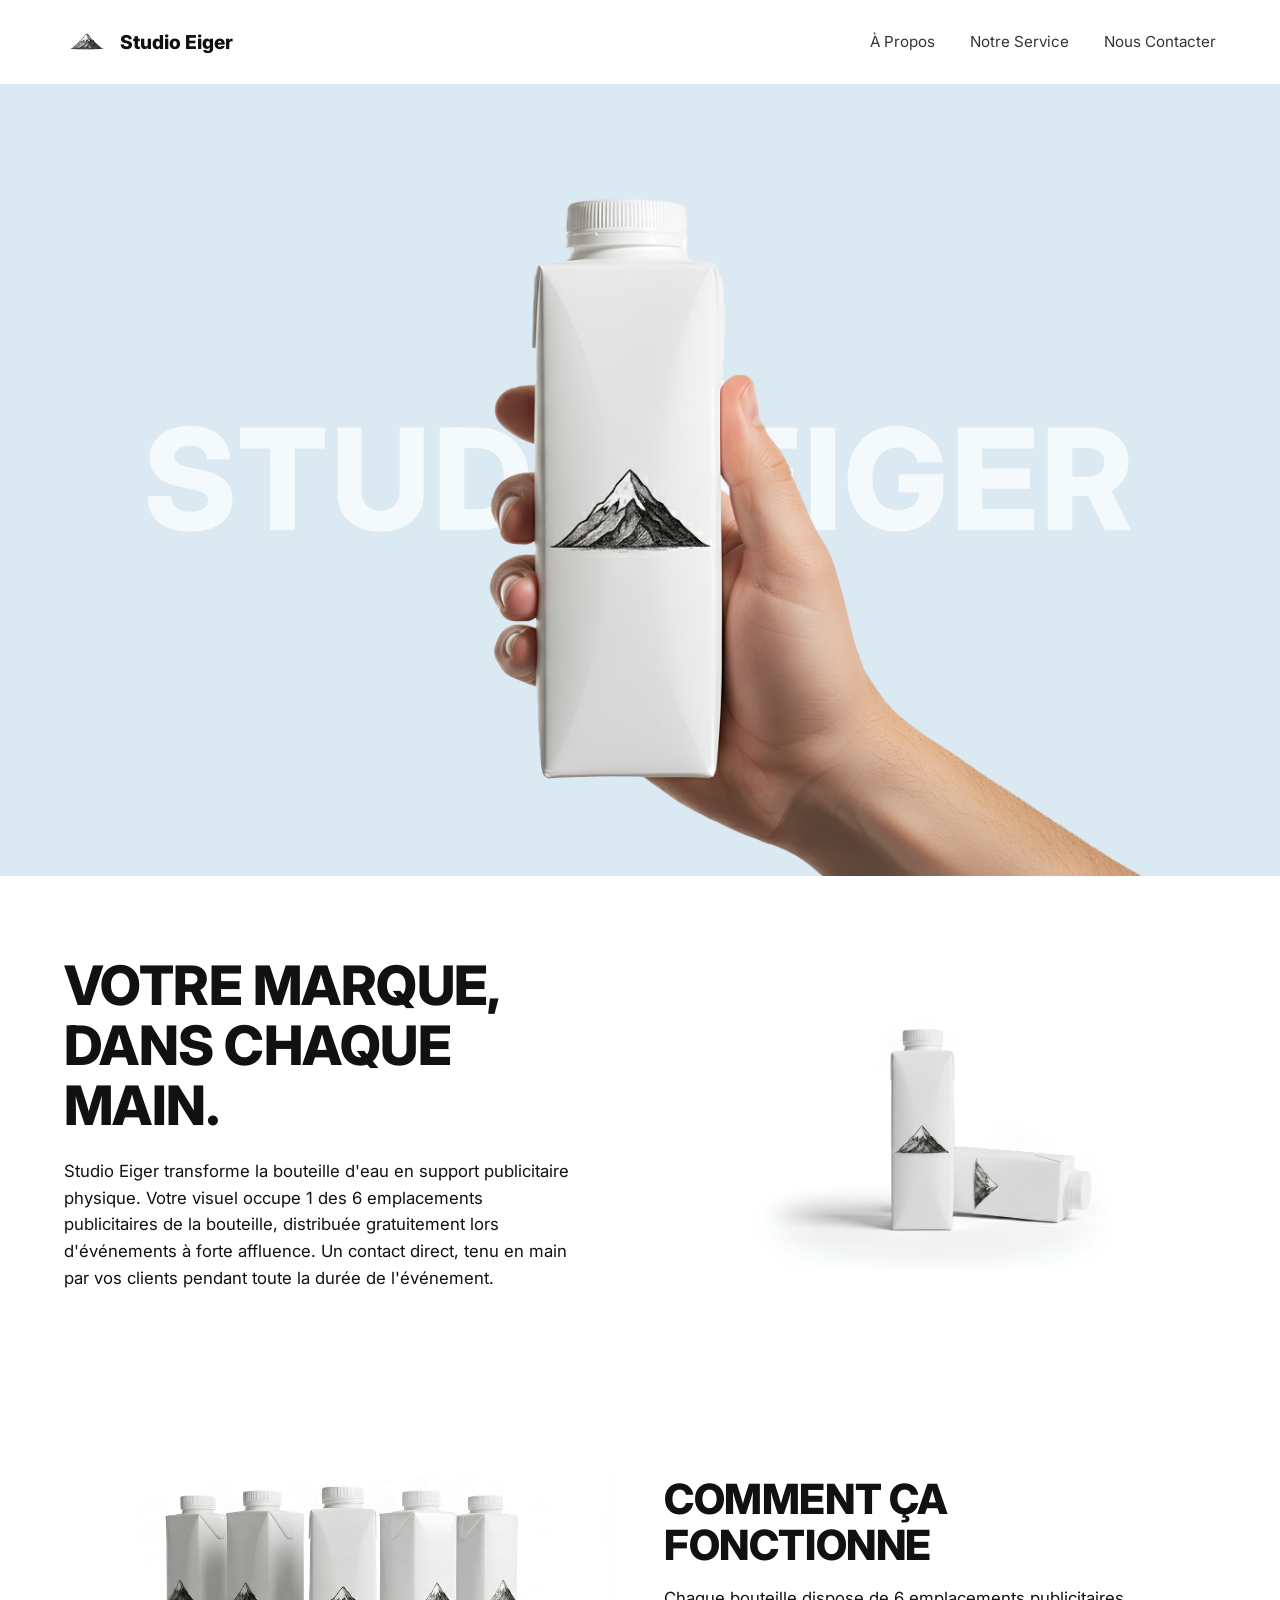
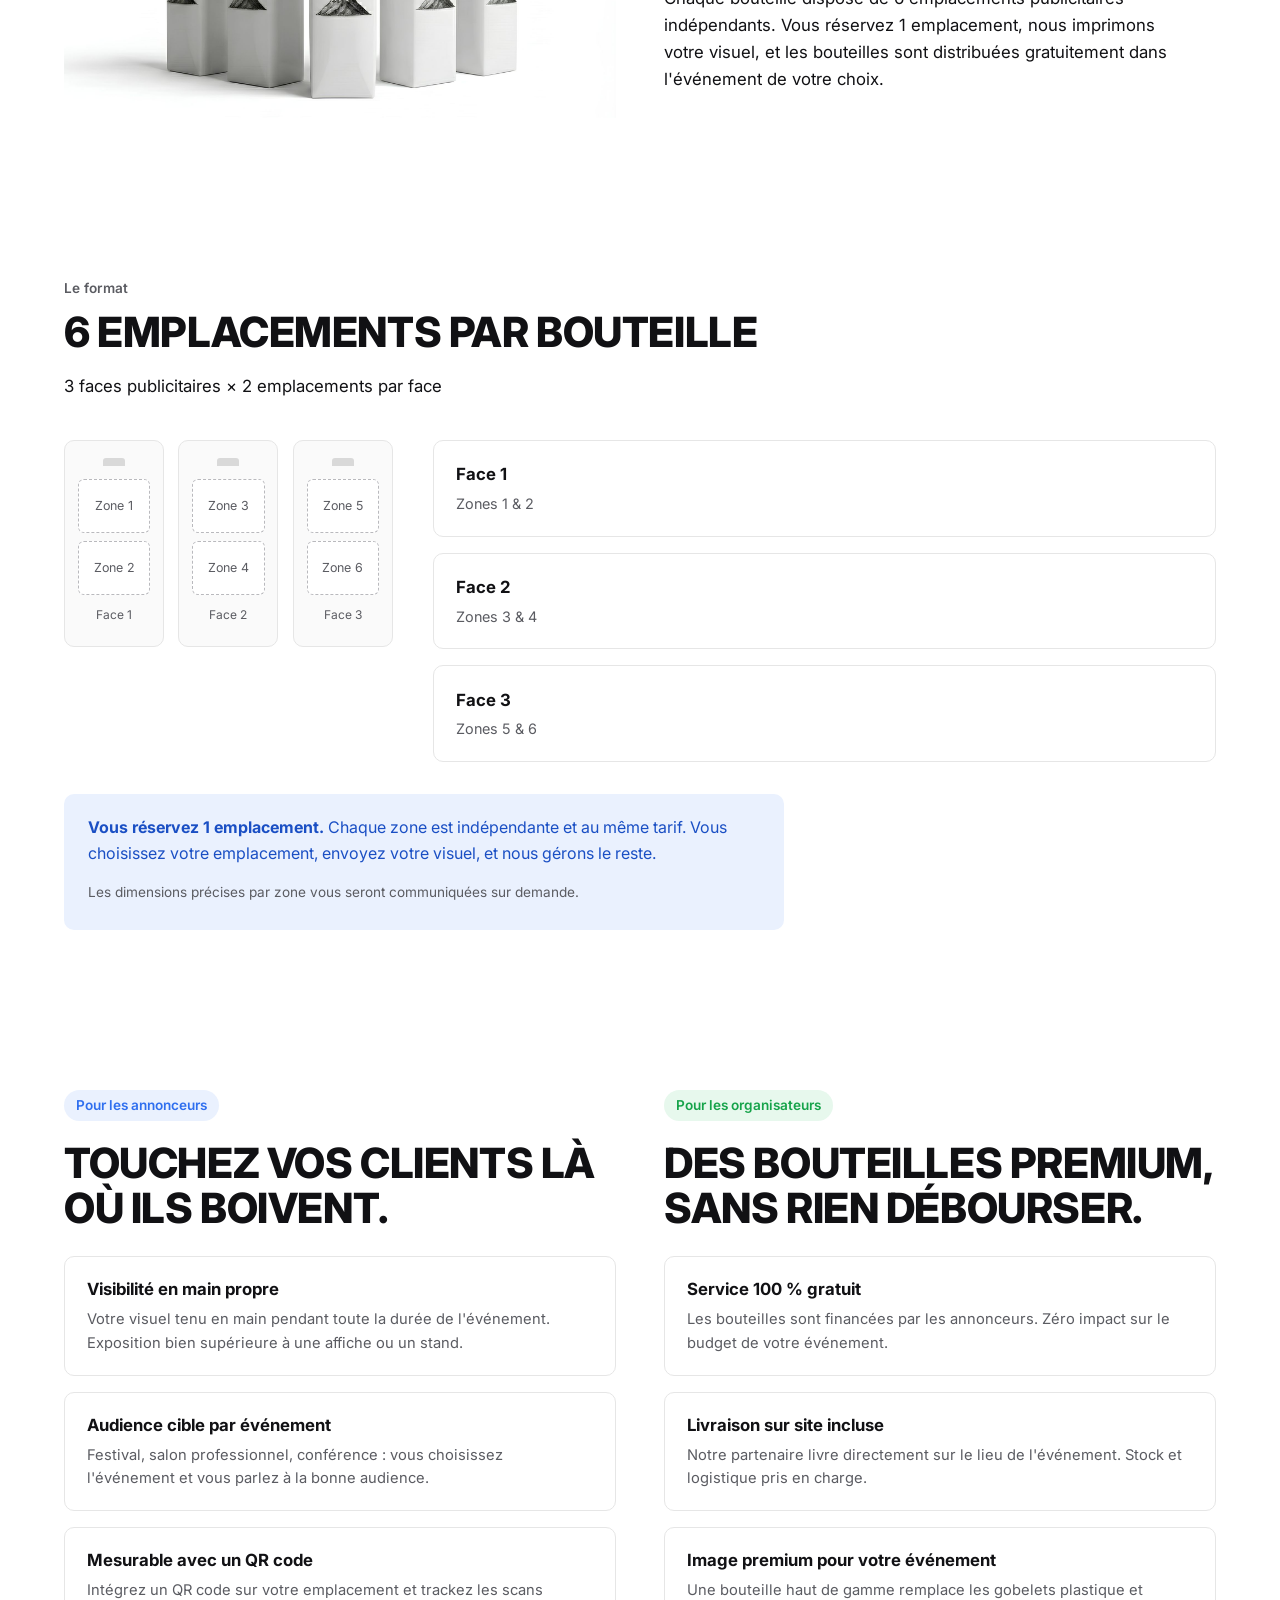
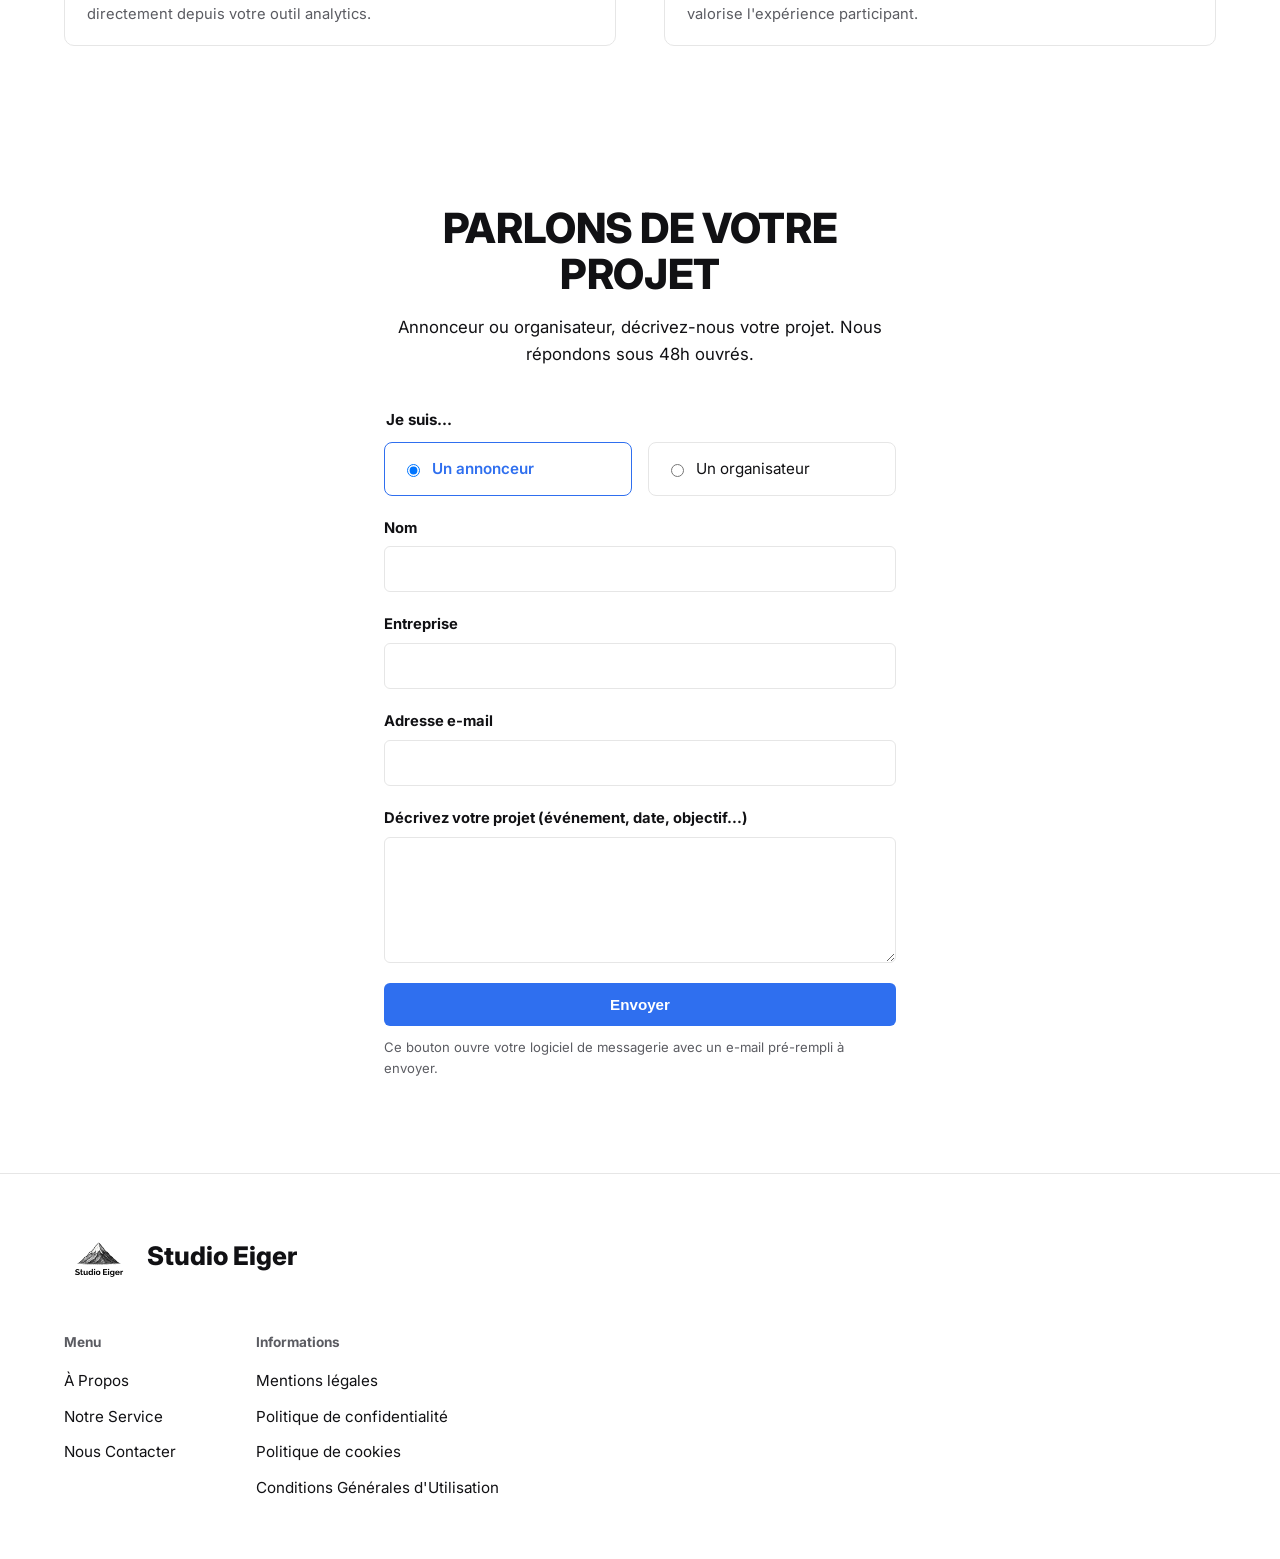
==== index.html @ ae4afc72 "Add files via upload" ====
<!DOCTYPE html>
<html lang="fr">
<head>
<meta charset="UTF-8">
<meta name="viewport" content="width=device-width, initial-scale=1">
<title>Studio Eiger</title>
<meta name="description" content="Studio Eiger transforme la bouteille d'eau en support publicitaire physique, gratuite pour les organisateurs d'événements.">
<link rel="preconnect" href="https://fonts.googleapis.com">
<link rel="preconnect" href="https://fonts.gstatic.com" crossorigin>
<link href="https://fonts.googleapis.com/css2?family=Inter:wght@400;500;600;700;800;900&display=swap" rel="stylesheet">
<link rel="icon" type="image/jpeg" href="images/favicon.jpg">
<link rel="stylesheet" href="css/style.css">
</head>
<body>

<header class="site-header">
  <a href="#" class="logo-link">
    <img src="images/logo-eiger-water-sans-titre.jpg" alt="" class="logo-icon">
    <span class="logo-text">Studio Eiger</span>
  </a>
  <nav class="main-nav">
    <a href="#apropos">À Propos</a>
    <a href="#notreservice">Notre Service</a>
    <a href="#nouscontacter">Nous Contacter</a>
  </nav>
</header>

<main>

  <section class="hero" id="apropos">
    <img src="images/Bouteille_Main_Transparent.png" alt="Bouteille Studio Eiger tenue en main" class="hero-bg">
    <span class="hero-ghost">STUDIO EIGER</span>
  </section>

  <section class="section">
    <div class="section-grid">
      <div class="section-text">
        <h1>Votre marque, dans chaque main.</h1>
        <p class="body-lg">Studio Eiger transforme la bouteille d'eau en support publicitaire physique. Votre visuel occupe 1 des 6 emplacements publicitaires de la bouteille, distribuée gratuitement lors d'événements à forte affluence. Un contact direct, tenu en main par vos clients pendant toute la durée de l'événement.</p>
      </div>
      <div class="section-media">
        <img src="images/packshot_2_bouteilles.jpg" alt="Deux bouteilles Studio Eiger">
      </div>
    </div>
  </section>

  <section class="section" id="comment">
    <div class="section-grid">
      <div class="section-media">
        <img src="images/packshot_5_bouteilles.jpg" alt="Cinq bouteilles Studio Eiger">
      </div>
      <div class="section-text">
        <h2>Comment ça fonctionne</h2>
        <p class="body-lg">Chaque bouteille dispose de 6 emplacements publicitaires indépendants. Vous réservez 1 emplacement, nous imprimons votre visuel, et les bouteilles sont distribuées gratuitement dans l'événement de votre choix.</p>
      </div>
    </div>
  </section>

  <section class="section" id="notreservice">
    <span class="eyebrow">Le format</span>
    <h2>6 emplacements par bouteille</h2>
    <p class="body-lg">3 faces publicitaires &times; 2 emplacements par face</p>

    <div class="schema-row">
      <div class="schema-board">
        <div class="face-card">
          <div class="zone-pair">
            <div class="zone-box">Zone 1</div>
            <div class="zone-box">Zone 2</div>
          </div>
          <div class="face-caption">Face 1</div>
        </div>
        <div class="face-card">
          <div class="zone-pair">
            <div class="zone-box">Zone 3</div>
            <div class="zone-box">Zone 4</div>
          </div>
          <div class="face-caption">Face 2</div>
        </div>
        <div class="face-card">
          <div class="zone-pair">
            <div class="zone-box">Zone 5</div>
            <div class="zone-box">Zone 6</div>
          </div>
          <div class="face-caption">Face 3</div>
        </div>
      </div>

      <div class="face-list">
        <div class="face-list-item">
          <h3>Face 1</h3>
          <p>Zones 1 &amp; 2</p>
        </div>
        <div class="face-list-item">
          <h3>Face 2</h3>
          <p>Zones 3 &amp; 4</p>
        </div>
        <div class="face-list-item">
          <h3>Face 3</h3>
          <p>Zones 5 &amp; 6</p>
        </div>
      </div>
    </div>

    <div class="schema-note">
      <p><strong>Vous réservez 1 emplacement.</strong> Chaque zone est indépendante et au même tarif. Vous choisissez votre emplacement, envoyez votre visuel, et nous gérons le reste.</p>
      <p class="fine-print">Les dimensions précises par zone vous seront communiquées sur demande.</p>
    </div>
  </section>

  <section class="section section-split">
    <div class="split-col">
      <span class="pill pill-blue">Pour les annonceurs</span>
      <h2>Touchez vos clients là où ils boivent.</h2>
      <ul class="feature-list">
        <li>
          <h3>Visibilité en main propre</h3>
          <p>Votre visuel tenu en main pendant toute la durée de l'événement. Exposition bien supérieure à une affiche ou un stand.</p>
        </li>
        <li>
          <h3>Audience cible par événement</h3>
          <p>Festival, salon professionnel, conférence : vous choisissez l'événement et vous parlez à la bonne audience.</p>
        </li>
        <li>
          <h3>Mesurable avec un QR code</h3>
          <p>Intégrez un QR code sur votre emplacement et trackez les scans directement depuis votre outil analytics.</p>
        </li>
      </ul>
    </div>
    <div class="split-col">
      <span class="pill pill-green">Pour les organisateurs</span>
      <h2>Des bouteilles premium, sans rien débourser.</h2>
      <ul class="feature-list">
        <li>
          <h3>Service 100&nbsp;% gratuit</h3>
          <p>Les bouteilles sont financées par les annonceurs. Zéro impact sur le budget de votre événement.</p>
        </li>
        <li>
          <h3>Livraison sur site incluse</h3>
          <p>Notre partenaire livre directement sur le lieu de l'événement. Stock et logistique pris en charge.</p>
        </li>
        <li>
          <h3>Image premium pour votre événement</h3>
          <p>Une bouteille haut de gamme remplace les gobelets plastique et valorise l'expérience participant.</p>
        </li>
      </ul>
    </div>
  </section>

  <section class="section section-contact" id="nouscontacter">
    <h2>Parlons de votre projet</h2>
    <p class="body-lg" style="margin:0 auto 2rem;">Annonceur ou organisateur, décrivez-nous votre projet. Nous répondons sous 48h ouvrés.</p>

    <form id="contact-form" class="contact-form">
      <fieldset class="type-select">
        <legend>Je suis...</legend>
        <label class="radio-option">
          <input type="radio" name="type" value="Annonceur" checked>
          <span>Un annonceur</span>
        </label>
        <label class="radio-option">
          <input type="radio" name="type" value="Organisateur">
          <span>Un organisateur</span>
        </label>
      </fieldset>

      <div class="field-row">
        <label for="nom">Nom</label>
        <input type="text" id="nom" name="nom" required>
      </div>
      <div class="field-row">
        <label for="entreprise">Entreprise</label>
        <input type="text" id="entreprise" name="entreprise">
      </div>
      <div class="field-row">
        <label for="email">Adresse e-mail</label>
        <input type="email" id="email" name="email" required>
      </div>
      <div class="field-row">
        <label for="message">Décrivez votre projet (événement, date, objectif...)</label>
        <textarea id="message" name="message" rows="5" required></textarea>
      </div>

      <button type="submit" class="btn btn-primary">Envoyer</button>
      <p class="form-hint">Ce bouton ouvre votre logiciel de messagerie avec un e-mail pré-rempli à envoyer.</p>
    </form>
  </section>

</main>

<footer class="site-footer">
  <div class="footer-top">
    <img src="images/logo-eiger-water.jpg" alt="" class="footer-logo-icon">
    <span class="footer-logo-text">Studio Eiger</span>
  </div>
  <div class="footer-cols">
    <div class="footer-col">
      <h4>Menu</h4>
      <a href="#apropos">À Propos</a>
      <a href="#notreservice">Notre Service</a>
      <a href="#nouscontacter">Nous Contacter</a>
    </div>
    <div class="footer-col">
      <h4>Informations</h4>
      <a href="informations-legales.html#mentions-legales">Mentions légales</a>
      <a href="informations-legales.html#confidentialite">Politique de confidentialité</a>
      <a href="informations-legales.html#cookies">Politique de cookies</a>
      <a href="informations-legales.html#cgu">Conditions Générales d'Utilisation</a>
    </div>
  </div>
</footer>

<script src="js/script.js"></script>
</body>
</html>
---- css/style.css ----
:root {
  --ink: #111114;
  --muted: #5b5c62;
  --border: #e6e6e6;
  --gray-bg: #fafafa;
  --blue: #2F6FEF;
  --blue-bg: #EAF1FE;
  --green: #16A34A;
  --green-bg: #E7F8ED;
  --font: 'Inter', sans-serif;
}

* { box-sizing: border-box; }
html { scroll-behavior: smooth; }

body {
  margin: 0;
  background: #fff;
  color: var(--ink);
  font-family: var(--font);
  font-size: 16px;
  line-height: 1.6;
  -webkit-font-smoothing: antialiased;
}

h1, h2 {
  font-weight: 800;
  text-transform: uppercase;
  letter-spacing: -0.01em;
  line-height: 1.1;
  margin: 0 0 0.4em;
}
h1 { font-size: clamp(2rem, 4.5vw, 3.4rem); }
h2 { font-size: clamp(1.8rem, 3.5vw, 2.6rem); }
h3 { font-size: 1.05rem; font-weight: 700; margin: 0 0 0.3em; }

p { margin: 0 0 1em; color: var(--ink); }
a { color: inherit; text-decoration: none; }

.eyebrow {
  display: block;
  font-size: 0.85rem;
  font-weight: 600;
  letter-spacing: 0.02em;
  color: var(--muted);
  margin-bottom: 0.8em;
}

.body-lg { font-size: 1.05rem; max-width: 46ch; color: var(--ink); }

.btn {
  display: inline-block;
  padding: 0.85em 1.8em;
  border-radius: 6px;
  font-size: 0.95rem;
  font-weight: 600;
  cursor: pointer;
  border: none;
}
.btn-primary { background: var(--blue); color: #fff; }
.btn-primary:hover { background: #1e5ce0; }

/* Header */
.site-header {
  position: sticky;
  top: 0;
  z-index: 20;
  display: flex;
  align-items: center;
  justify-content: space-between;
  padding: 1.2rem 5%;
  background: rgba(255,255,255,0.92);
  backdrop-filter: blur(6px);
}
.logo-link { display: flex; align-items: center; gap: 0.6rem; }
.logo-icon { width: 46px; height: 46px; display: block; object-fit: contain; }
.logo-text { font-size: 1.2rem; font-weight: 800; color: var(--ink); }

.main-nav { display: flex; gap: 2.2rem; }
.main-nav a { font-size: 0.95rem; color: var(--ink); opacity: 0.85; }
.main-nav a:hover { opacity: 1; }

/* Hero */
.hero {
  position: relative;
  display: flex;
  align-items: center;
  justify-content: center;
  overflow: hidden;
  background: #dbe9f2;
  max-height: 88vh;
}
.hero-bg {
  position: relative;
  z-index: 1;
  width: auto;
  max-width: 100%;
  height: auto;
  max-height: 88vh;
  display: block;
  margin: 0 auto;
}
.hero-ghost {
  position: absolute;
  z-index: 0;
  top: 50%;
  left: 50%;
  transform: translate(-50%, -50%);
  font-size: clamp(3rem, 11vw, 9rem);
  font-weight: 800;
  letter-spacing: 0.02em;
  color: rgba(255,255,255,0.7);
  white-space: nowrap;
  pointer-events: none;
}
.hero-caption {
  position: absolute;
  bottom: 3rem;
  left: 50%;
  transform: translateX(-50%);
  z-index: 2;
}
.hero-caption img { height: 34px; }

/* Generic section */
.section { padding: 5rem 5%; }
.section-grid {
  display: grid;
  grid-template-columns: 1fr 1fr;
  gap: 3rem;
  align-items: center;
}
.section-media img { width: 100%; display: block; }
.section-media.reverse { order: -1; }

/* Schematic / 6 zones */
.schema-row {
  display: flex;
  align-items: flex-start;
  gap: 2.5rem;
  margin: 2.5rem 0 2rem;
  flex-wrap: wrap;
}
.schema-board {
  display: flex;
  gap: 0.9rem;
  flex-shrink: 0;
}
.face-card {
  width: 100px;
  border: 1px solid var(--border);
  padding: 1.1rem 0.8rem 1.4rem;
  background: var(--gray-bg);
  border-radius: 10px;
  position: relative;
}
.face-card::before {
  content: "";
  display: block;
  width: 22px;
  height: 8px;
  background: #d9d9d9;
  border-radius: 3px 3px 0 0;
  margin: 0 auto 0.8rem;
}
.zone-pair { display: flex; flex-direction: column; gap: 0.5rem; }
.zone-box {
  border: 1px dashed #b9b9bd;
  color: var(--muted);
  font-size: 0.78rem;
  text-align: center;
  padding: 1rem 0.2rem;
  border-radius: 6px;
  background: #fff;
}
.face-caption { margin-top: 0.6rem; text-align: center; font-size: 0.75rem; color: var(--muted); }

.face-list { flex: 1; min-width: 280px; display: flex; flex-direction: column; gap: 1rem; }
.face-list-item {
  border: 1px solid var(--border);
  border-radius: 10px;
  padding: 1.3rem 1.4rem;
}
.face-list-item h3 { margin-bottom: 0.2em; }
.face-list-item p { color: var(--muted); margin: 0; font-size: 0.9rem; }

.schema-note {
  background: var(--blue-bg);
  color: #1a4fc4;
  border-radius: 10px;
  padding: 1.3rem 1.5rem;
  max-width: 720px;
}
.schema-note p { color: #1a4fc4; margin: 0 0 0.4em; }
.fine-print { font-size: 0.85rem; color: var(--muted) !important; margin-top: 1rem !important; }

/* Split (annonceurs / organisateurs) */
.section-split {
  display: grid;
  grid-template-columns: 1fr 1fr;
  gap: 3rem;
}
.pill {
  display: inline-block;
  font-size: 0.85rem;
  font-weight: 600;
  padding: 0.35em 0.9em;
  border-radius: 999px;
  margin-bottom: 1.2rem;
}
.pill-blue { background: var(--blue-bg); color: var(--blue); }
.pill-green { background: var(--green-bg); color: var(--green); }

.feature-list { list-style: none; margin: 1.5rem 0 0; padding: 0; display: flex; flex-direction: column; gap: 1rem; }
.feature-list li {
  border: 1px solid var(--border);
  border-radius: 10px;
  padding: 1.2rem 1.4rem;
}
.feature-list p { color: var(--muted); margin: 0; font-size: 0.92rem; }

/* Contact */
.section-contact { max-width: 640px; margin: 0 auto; text-align: center; }
.contact-form { text-align: left; margin-top: 2.5rem; display: flex; flex-direction: column; gap: 1.3rem; }

.type-select { border: none; margin: 0; padding: 0; display: flex; gap: 1rem; }
.type-select legend { font-weight: 700; font-size: 0.95rem; margin-bottom: 0.6rem; width: 100%; }
.radio-option {
  flex: 1;
  border: 1px solid var(--border);
  border-radius: 8px;
  padding: 0.9em 1.1em;
  font-size: 0.95rem;
  cursor: pointer;
  display: flex;
  align-items: center;
  gap: 0.6em;
}
.radio-option:has(input:checked) { border-color: var(--blue); color: var(--blue); font-weight: 600; }

.field-row { display: flex; flex-direction: column; gap: 0.4rem; text-align: left; }
.field-row label { font-size: 0.92rem; font-weight: 700; }
.field-row input, .field-row textarea {
  font-family: var(--font);
  font-size: 1rem;
  padding: 0.75em 0.9em;
  border: 1px solid var(--border);
  border-radius: 6px;
  background: #fff;
  color: var(--ink);
}
.field-row input:focus, .field-row textarea:focus {
  outline: 2px solid var(--blue);
  outline-offset: 1px;
}
.form-hint { font-size: 0.82rem; color: var(--muted); margin-top: -0.6rem; }

/* Footer */
.site-footer { border-top: 1px solid var(--border); padding: 3rem 5%; }
.footer-top { display: flex; align-items: center; gap: 0.8rem; margin-bottom: 2.5rem; }
.footer-logo-icon { width: 70px; }
.footer-logo-text { font-size: 1.6rem; font-weight: 800; }
.footer-cols { display: flex; gap: 5rem; }
.footer-col h4 { font-size: 0.85rem; font-weight: 700; color: var(--muted); margin: 0 0 1rem; text-transform: none; }
.footer-col a { display: block; margin-bottom: 0.7rem; font-size: 0.95rem; }
.footer-col a:hover { color: var(--blue); }

/* Legal page */
.legal-page { max-width: 760px; margin: 0 auto; padding: 4rem 5% 5rem; }
.legal-section { padding-bottom: 3rem; border-bottom: 1px solid var(--border); margin-bottom: 3rem; }
.legal-section:last-child { border-bottom: none; }
.legal-section h1 { text-transform: none; font-size: 1.8rem; }
.legal-section h3 { margin-top: 1.5rem; }
.legal-section ul { padding-left: 1.2rem; }

@media (max-width: 900px) {
  .section-grid { grid-template-columns: 1fr; }
  .section-split { grid-template-columns: 1fr; }
  .schema-row { flex-direction: column; }
  .face-list { grid-template-columns: 1fr; }
  .main-nav { gap: 1.2rem; }
  .footer-cols { flex-direction: column; gap: 1.5rem; }
}
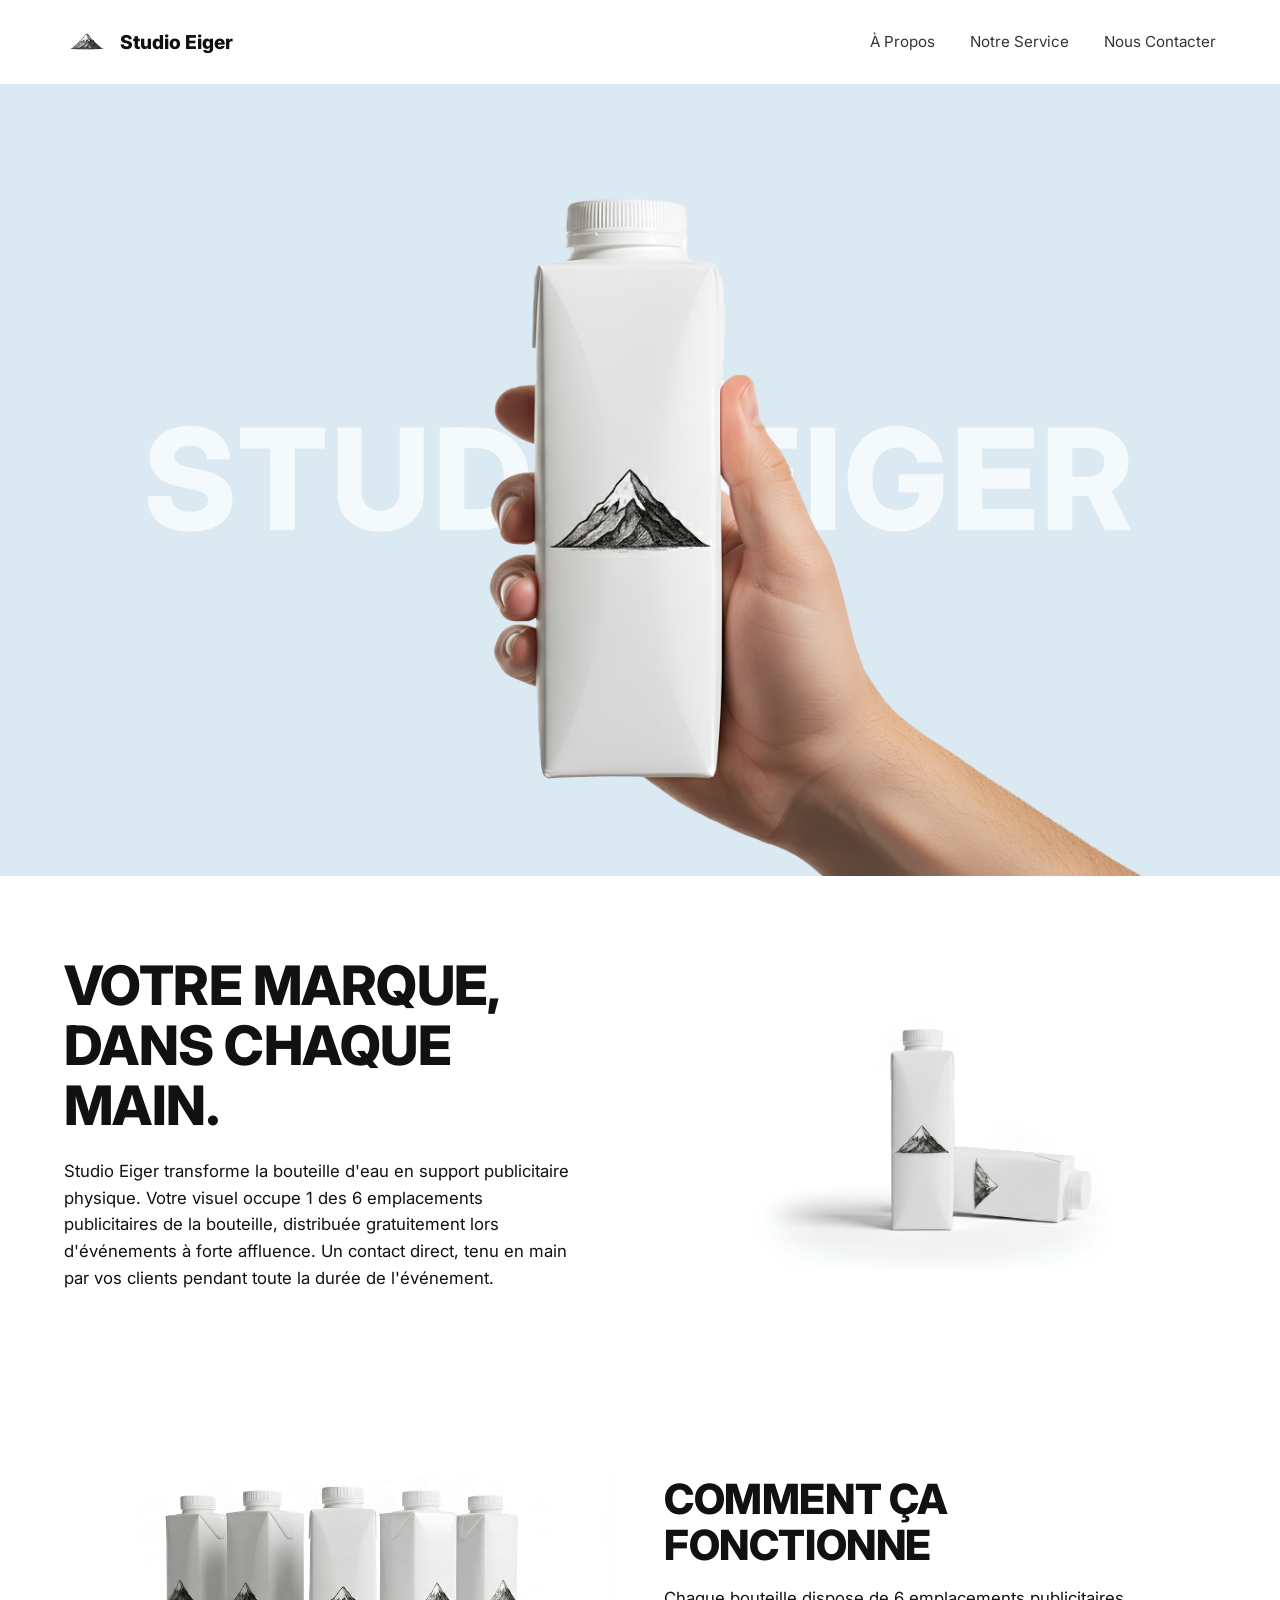
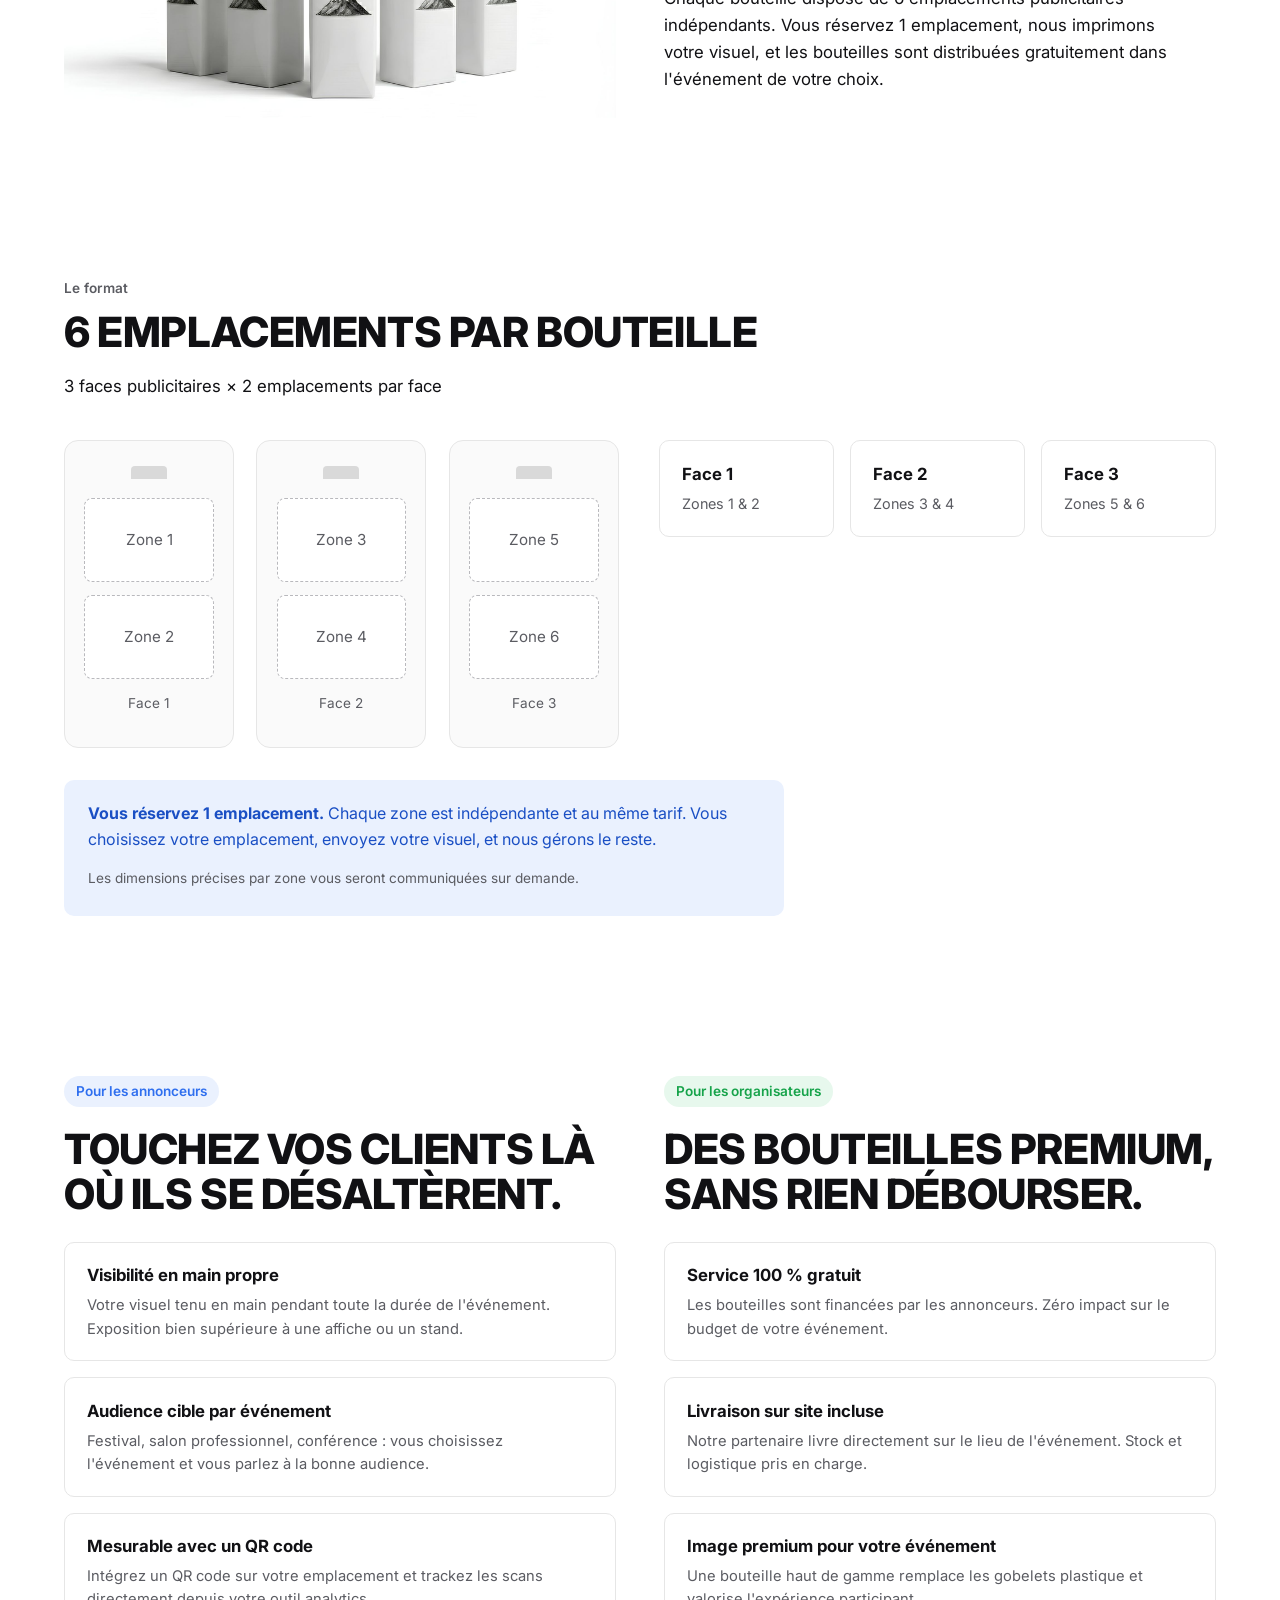
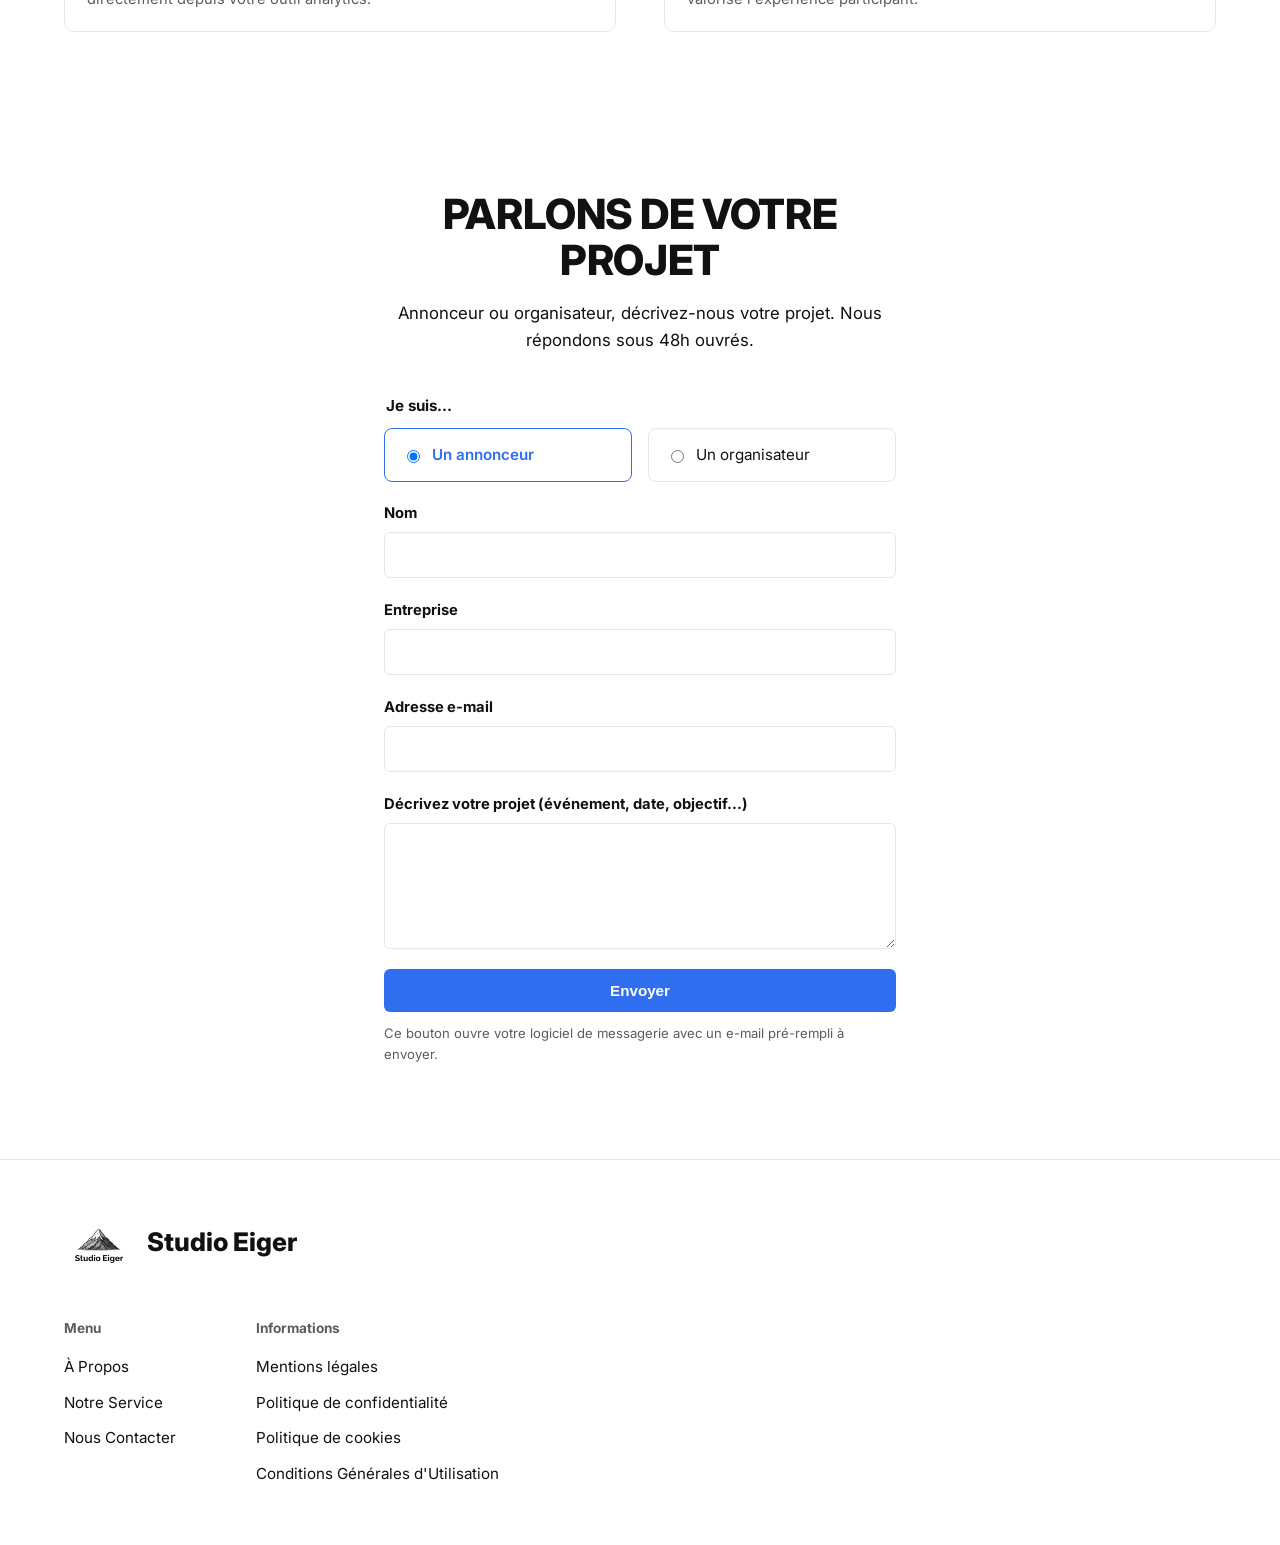
==== commit de4c108a: "Add files via upload" ====
--- a/index.html
+++ b/index.html
@@ -111,7 +111,7 @@
   <section class="section section-split">
     <div class="split-col">
       <span class="pill pill-blue">Pour les annonceurs</span>
-      <h2>Touchez vos clients là où ils boivent.</h2>
+      <h2>Touchez vos clients là où ils se désaltèrent.</h2>
       <ul class="feature-list">
         <li>
           <h3>Visibilité en main propre</h3>
--- a/css/style.css
+++ b/css/style.css
@@ -143,39 +143,40 @@
 }
 .schema-board {
   display: flex;
-  gap: 0.9rem;
+  gap: 1.4rem;
   flex-shrink: 0;
 }
 .face-card {
-  width: 100px;
-  border: 1px solid var(--border);
-  padding: 1.1rem 0.8rem 1.4rem;
+  width: 170px;
+  border: 1px solid var(--border);
+  padding: 1.6rem 1.2rem 2rem;
   background: var(--gray-bg);
-  border-radius: 10px;
+  border-radius: 14px;
   position: relative;
 }
 .face-card::before {
   content: "";
   display: block;
-  width: 22px;
-  height: 8px;
+  width: 36px;
+  height: 13px;
   background: #d9d9d9;
-  border-radius: 3px 3px 0 0;
-  margin: 0 auto 0.8rem;
-}
-.zone-pair { display: flex; flex-direction: column; gap: 0.5rem; }
+  border-radius: 4px 4px 0 0;
+  margin: 0 auto 1.2rem;
+}
+.zone-pair { display: flex; flex-direction: column; gap: 0.8rem; }
 .zone-box {
   border: 1px dashed #b9b9bd;
   color: var(--muted);
-  font-size: 0.78rem;
+  font-size: 0.95rem;
   text-align: center;
-  padding: 1rem 0.2rem;
-  border-radius: 6px;
+  padding: 1.8rem 0.4rem;
+  border-radius: 8px;
   background: #fff;
 }
-.face-caption { margin-top: 0.6rem; text-align: center; font-size: 0.75rem; color: var(--muted); }
-
-.face-list { flex: 1; min-width: 280px; display: flex; flex-direction: column; gap: 1rem; }
+.face-caption { margin-top: 0.9rem; text-align: center; font-size: 0.85rem; color: var(--muted); }
+
+.face-list { flex: 1; min-width: 280px; display: flex; flex-direction: row; gap: 1rem; }
+.face-list-item { flex: 1; }
 .face-list-item {
   border: 1px solid var(--border);
   border-radius: 10px;
@@ -277,7 +278,7 @@
   .section-grid { grid-template-columns: 1fr; }
   .section-split { grid-template-columns: 1fr; }
   .schema-row { flex-direction: column; }
-  .face-list { grid-template-columns: 1fr; }
+  .face-list { flex-direction: column; }
   .main-nav { gap: 1.2rem; }
   .footer-cols { flex-direction: column; gap: 1.5rem; }
 }
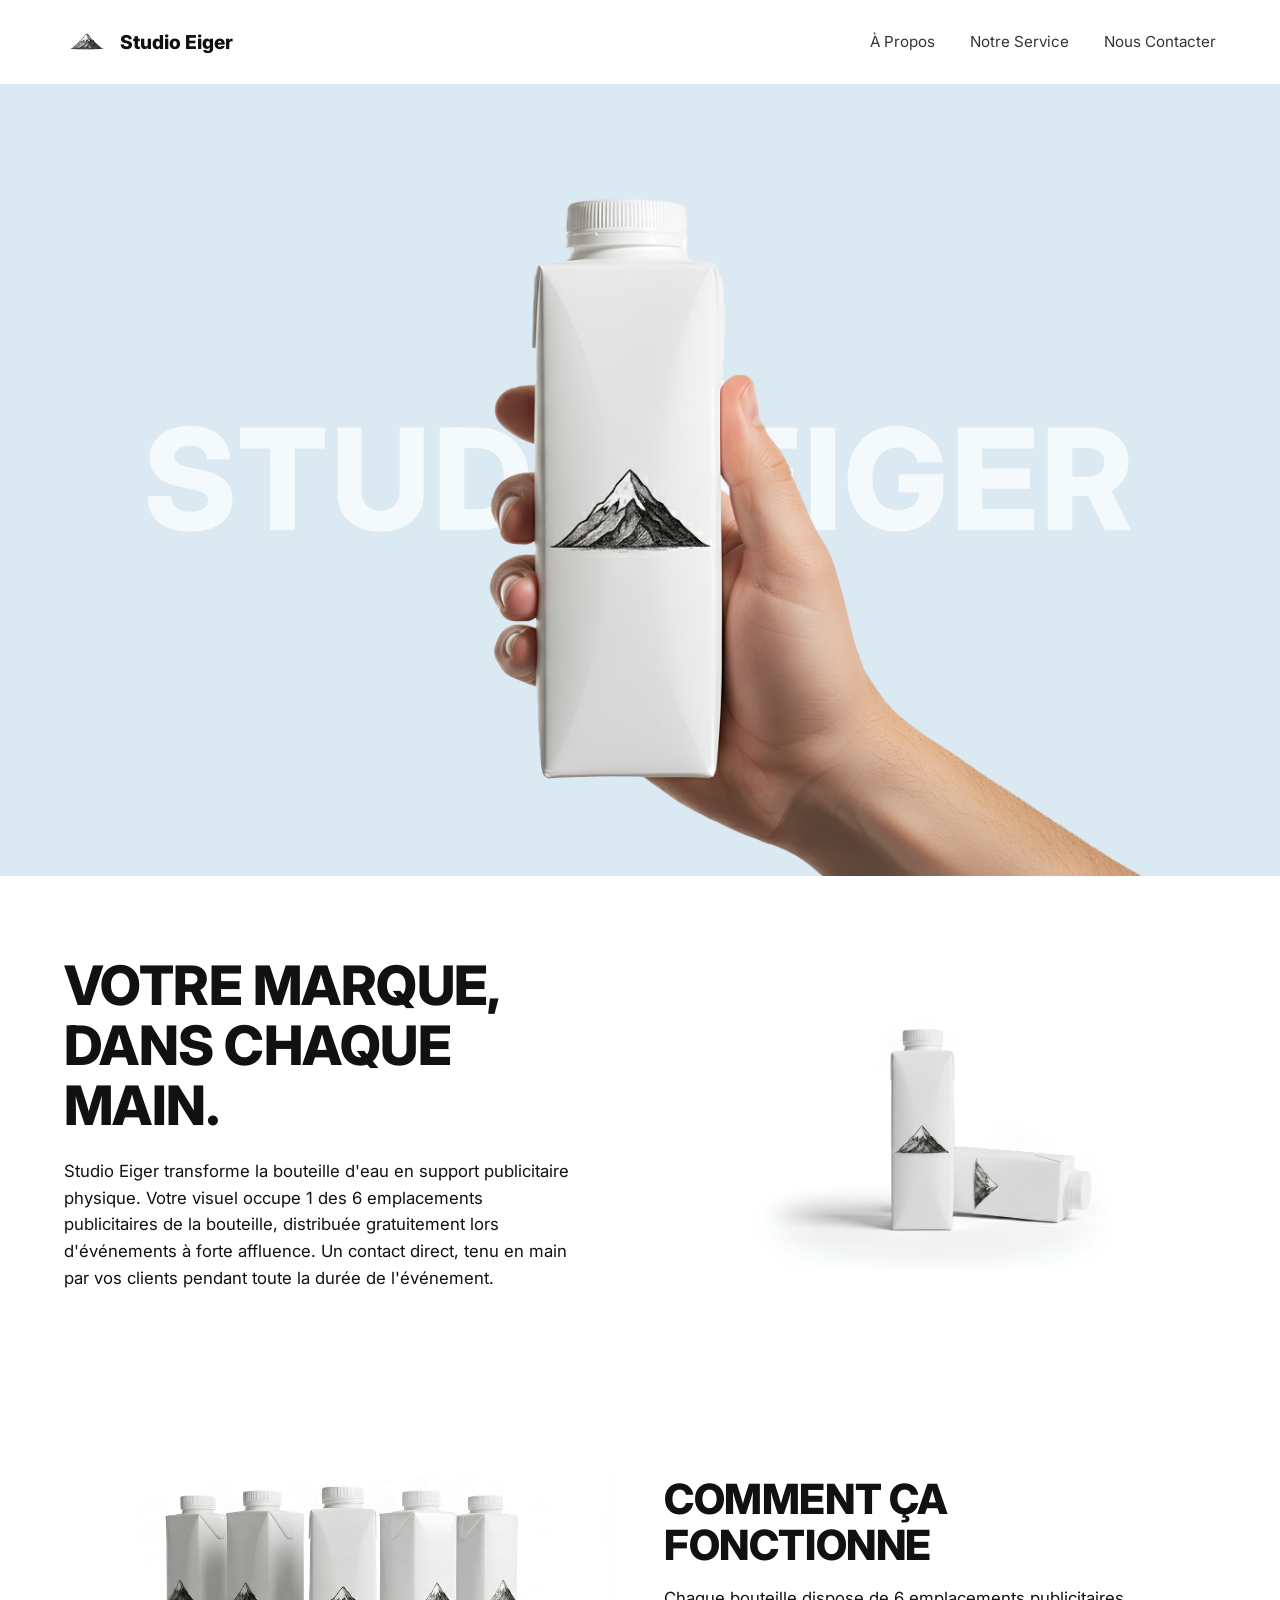
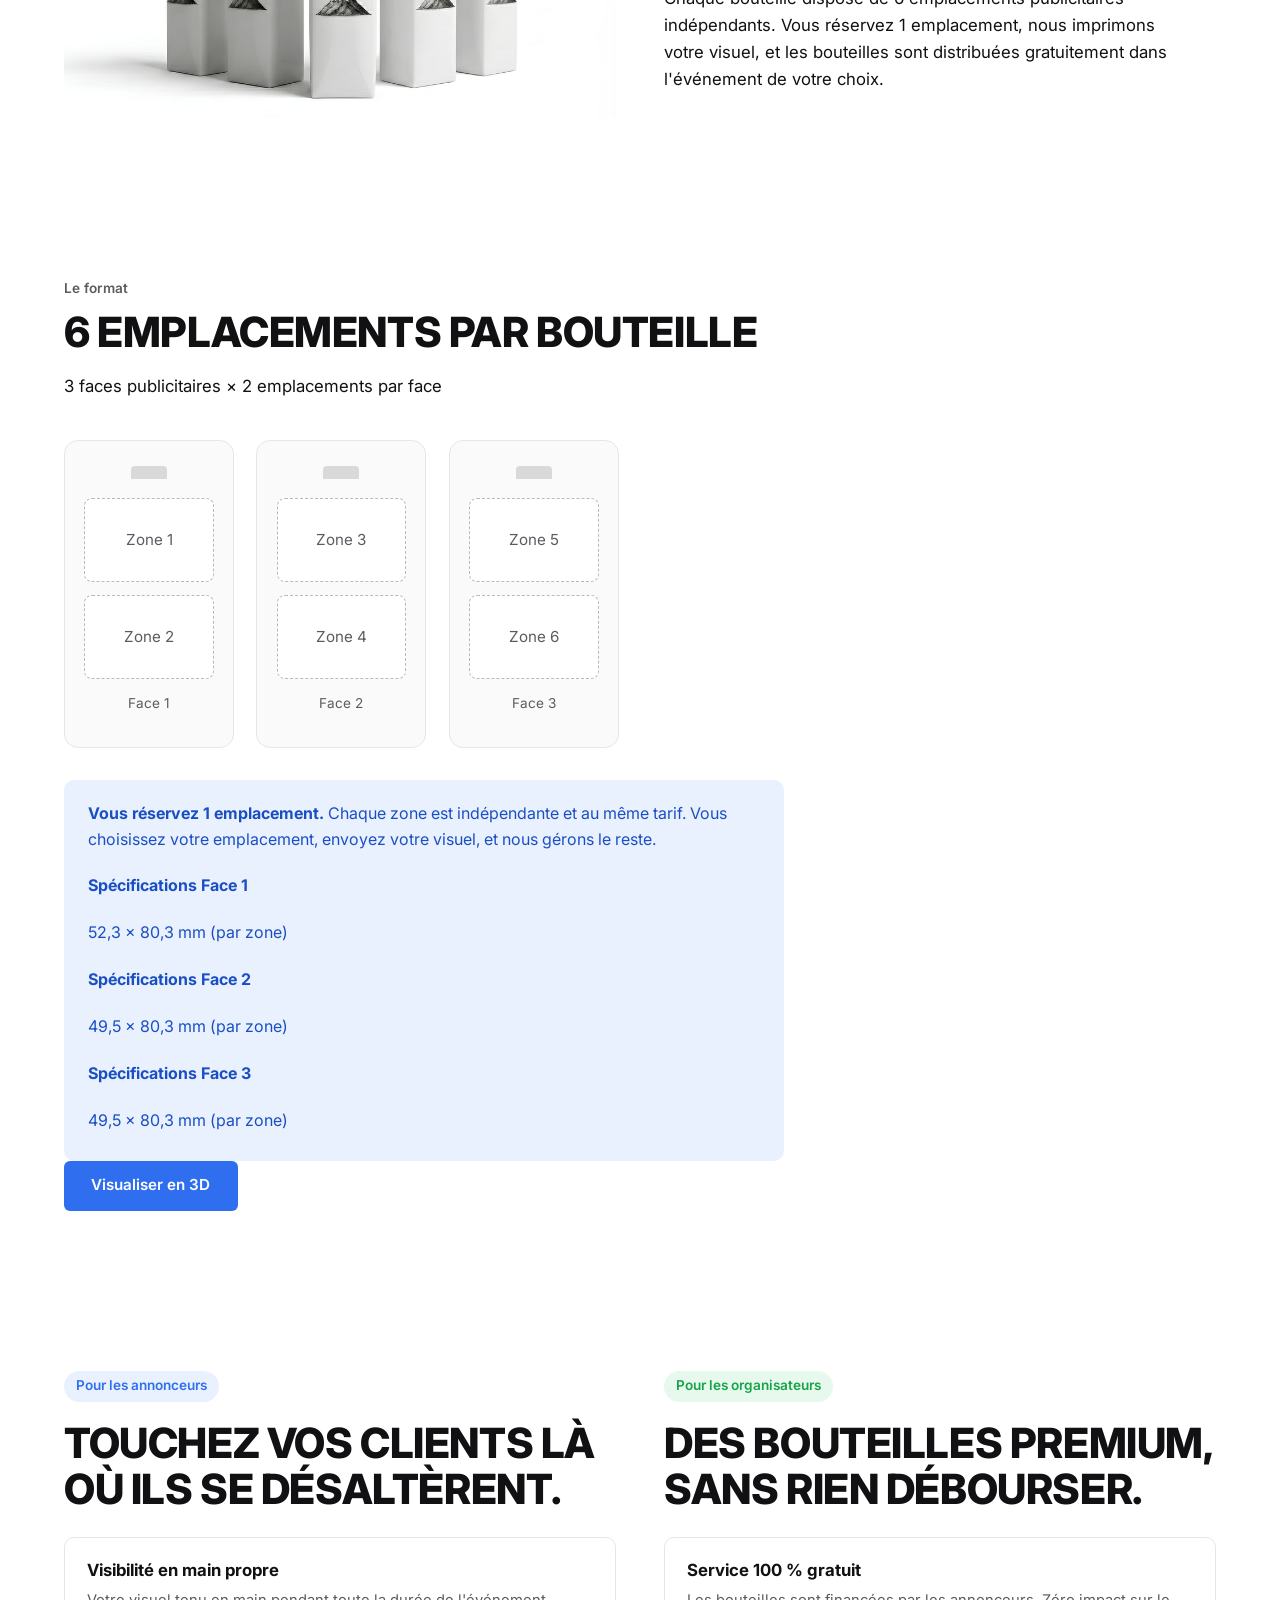
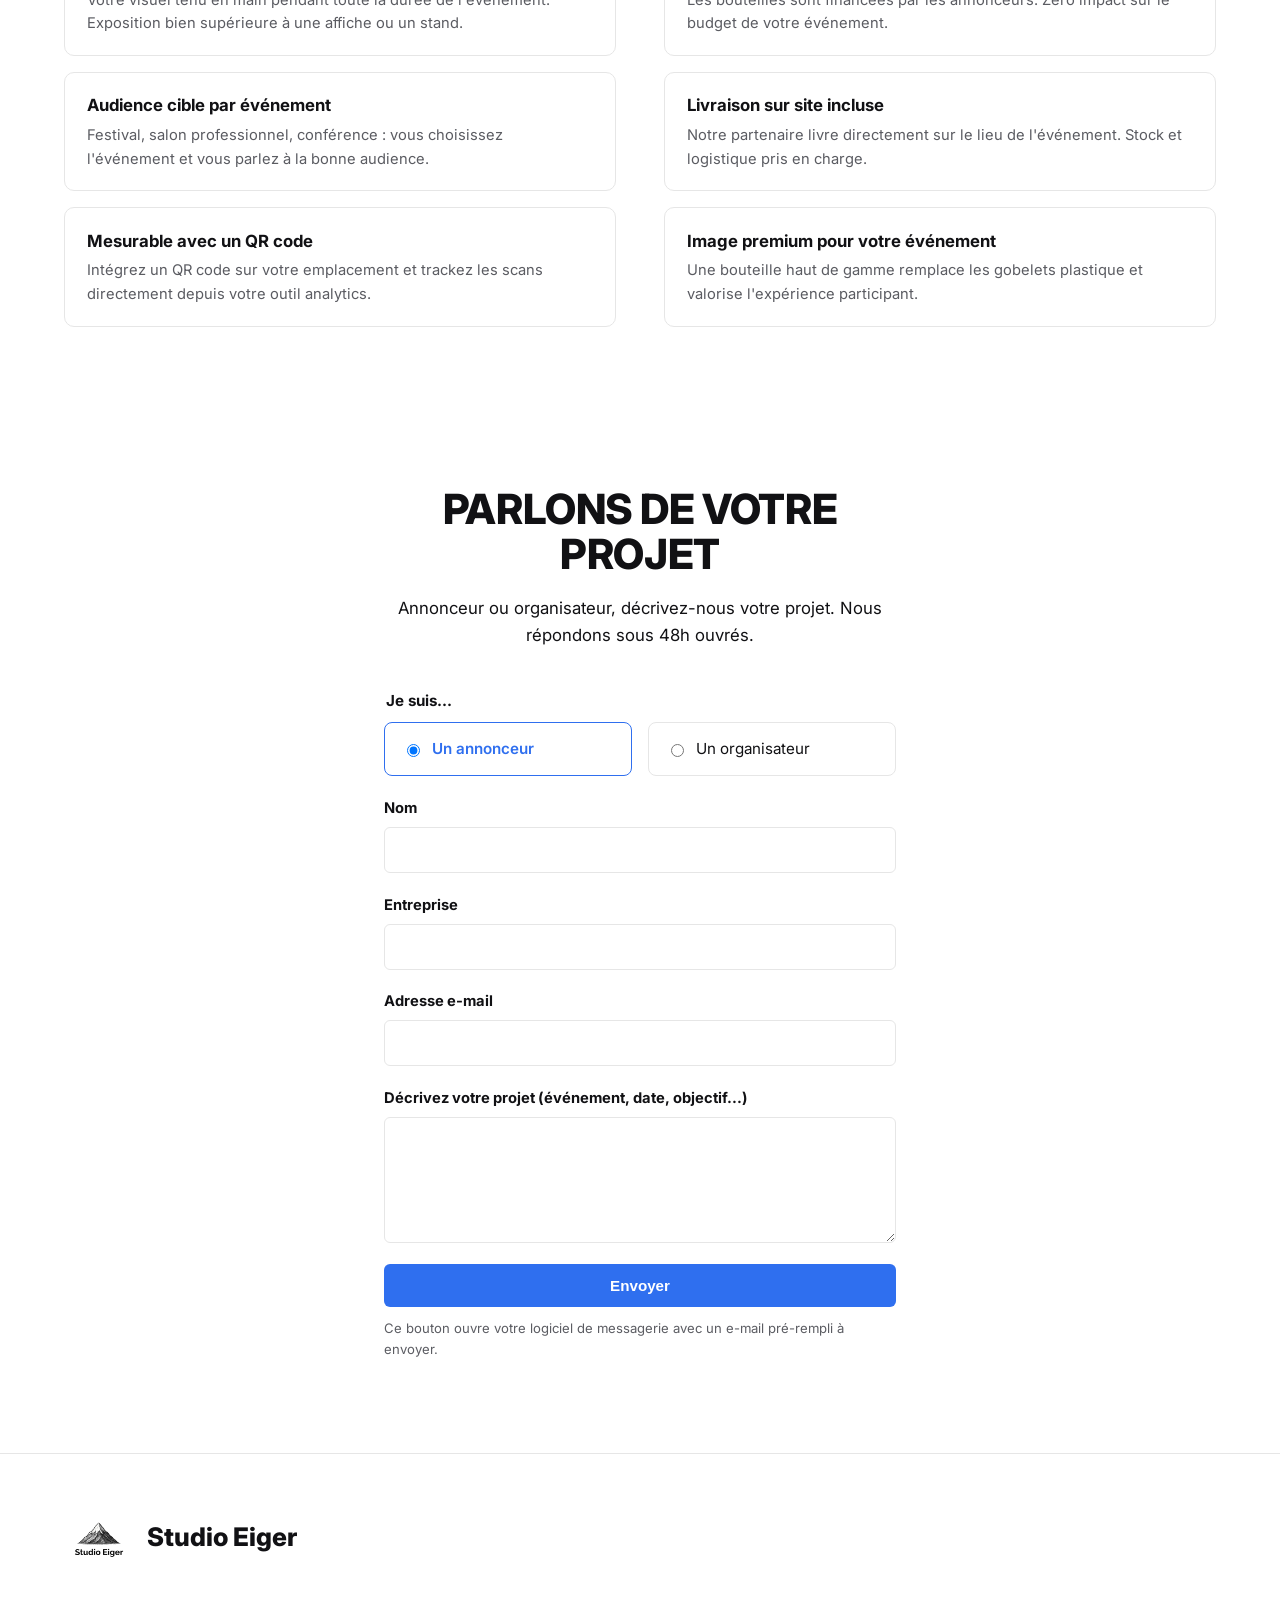
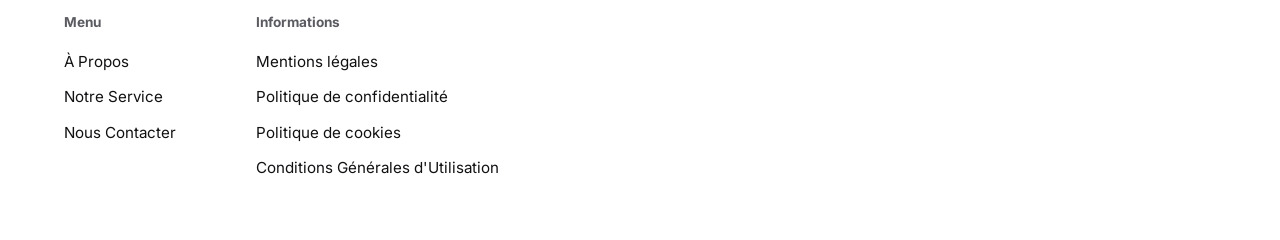
==== commit 901fefc3: "Add files via upload" ====
--- a/index.html
+++ b/index.html
@@ -85,27 +85,27 @@
           <div class="face-caption">Face 3</div>
         </div>
       </div>
-
-      <div class="face-list">
-        <div class="face-list-item">
-          <h3>Face 1</h3>
-          <p>Zones 1 &amp; 2</p>
-        </div>
-        <div class="face-list-item">
-          <h3>Face 2</h3>
-          <p>Zones 3 &amp; 4</p>
-        </div>
-        <div class="face-list-item">
-          <h3>Face 3</h3>
-          <p>Zones 5 &amp; 6</p>
-        </div>
-      </div>
     </div>
 
     <div class="schema-note">
       <p><strong>Vous réservez 1 emplacement.</strong> Chaque zone est indépendante et au même tarif. Vous choisissez votre emplacement, envoyez votre visuel, et nous gérons le reste.</p>
-      <p class="fine-print">Les dimensions précises par zone vous seront communiquées sur demande.</p>
-    </div>
+      <div class="spec-grid">
+        <div class="spec-item">
+          <h4>Spécifications Face 1</h4>
+          <p>52,3 &times; 80,3 mm <span class="spec-tbc">(par zone)</span></p>
+        </div>
+        <div class="spec-item">
+          <h4>Spécifications Face 2</h4>
+          <p>49,5 &times; 80,3 mm <span class="spec-tbc">(par zone)</span></p>
+        </div>
+        <div class="spec-item">
+          <h4>Spécifications Face 3</h4>
+          <p>49,5 &times; 80,3 mm <span class="spec-tbc">(par zone)</span></p>
+        </div>
+      </div>
+    </div>
+
+    <a href="configurateur.html" target="_blank" rel="noopener" class="btn btn-primary schema-cta">Visualiser en 3D</a>
   </section>
 
   <section class="section section-split">
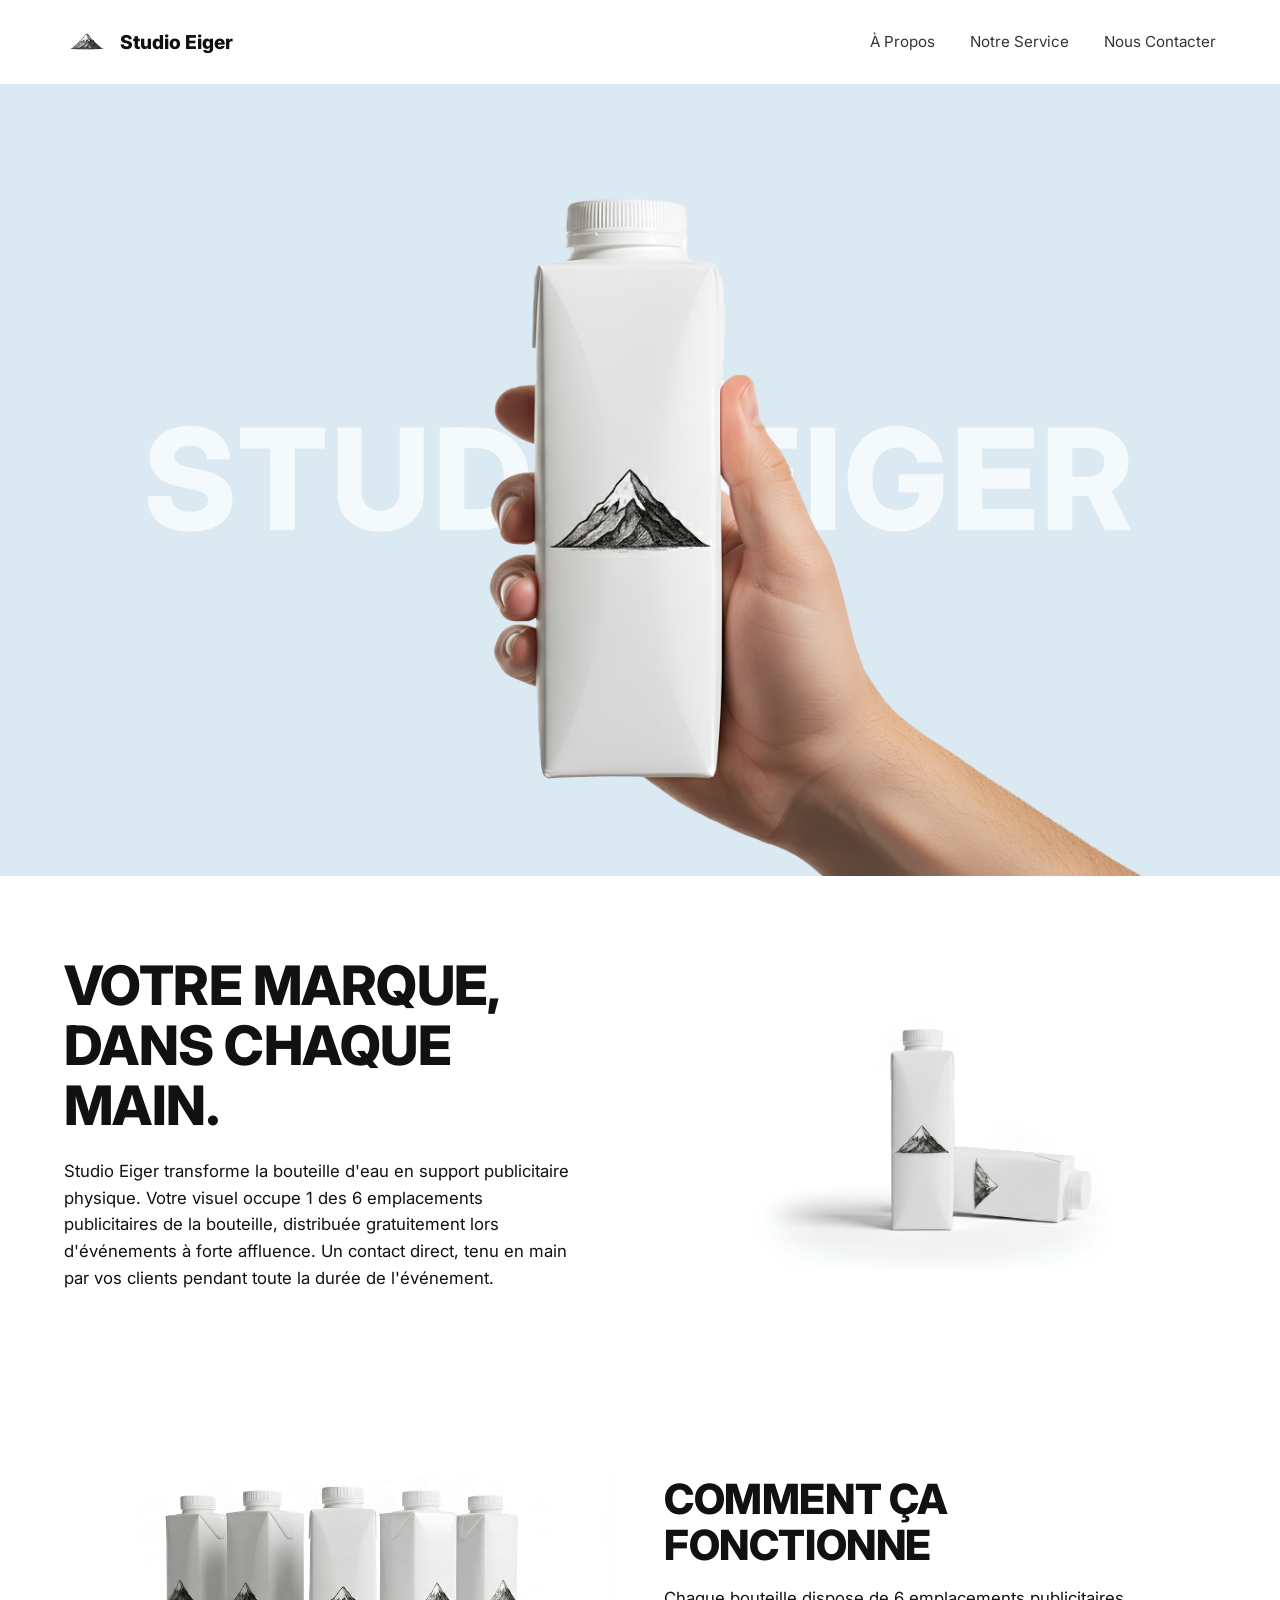
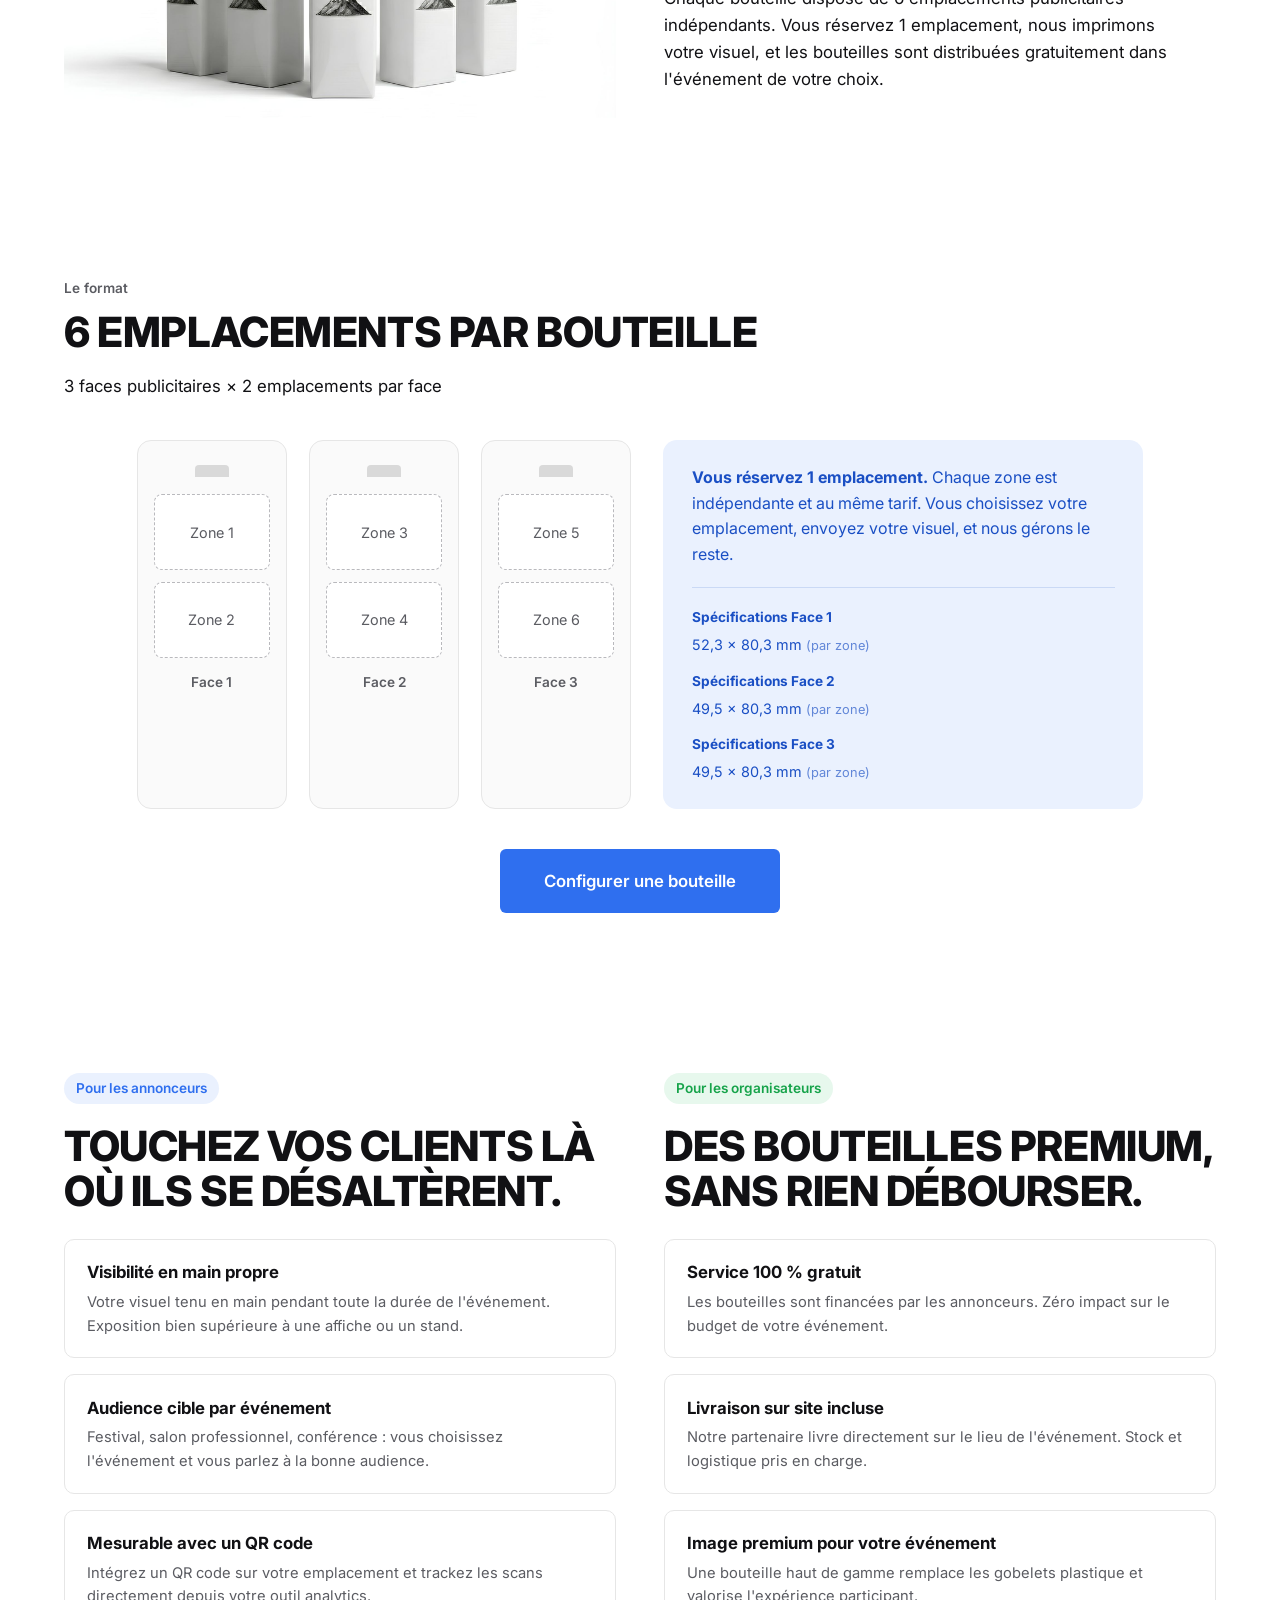
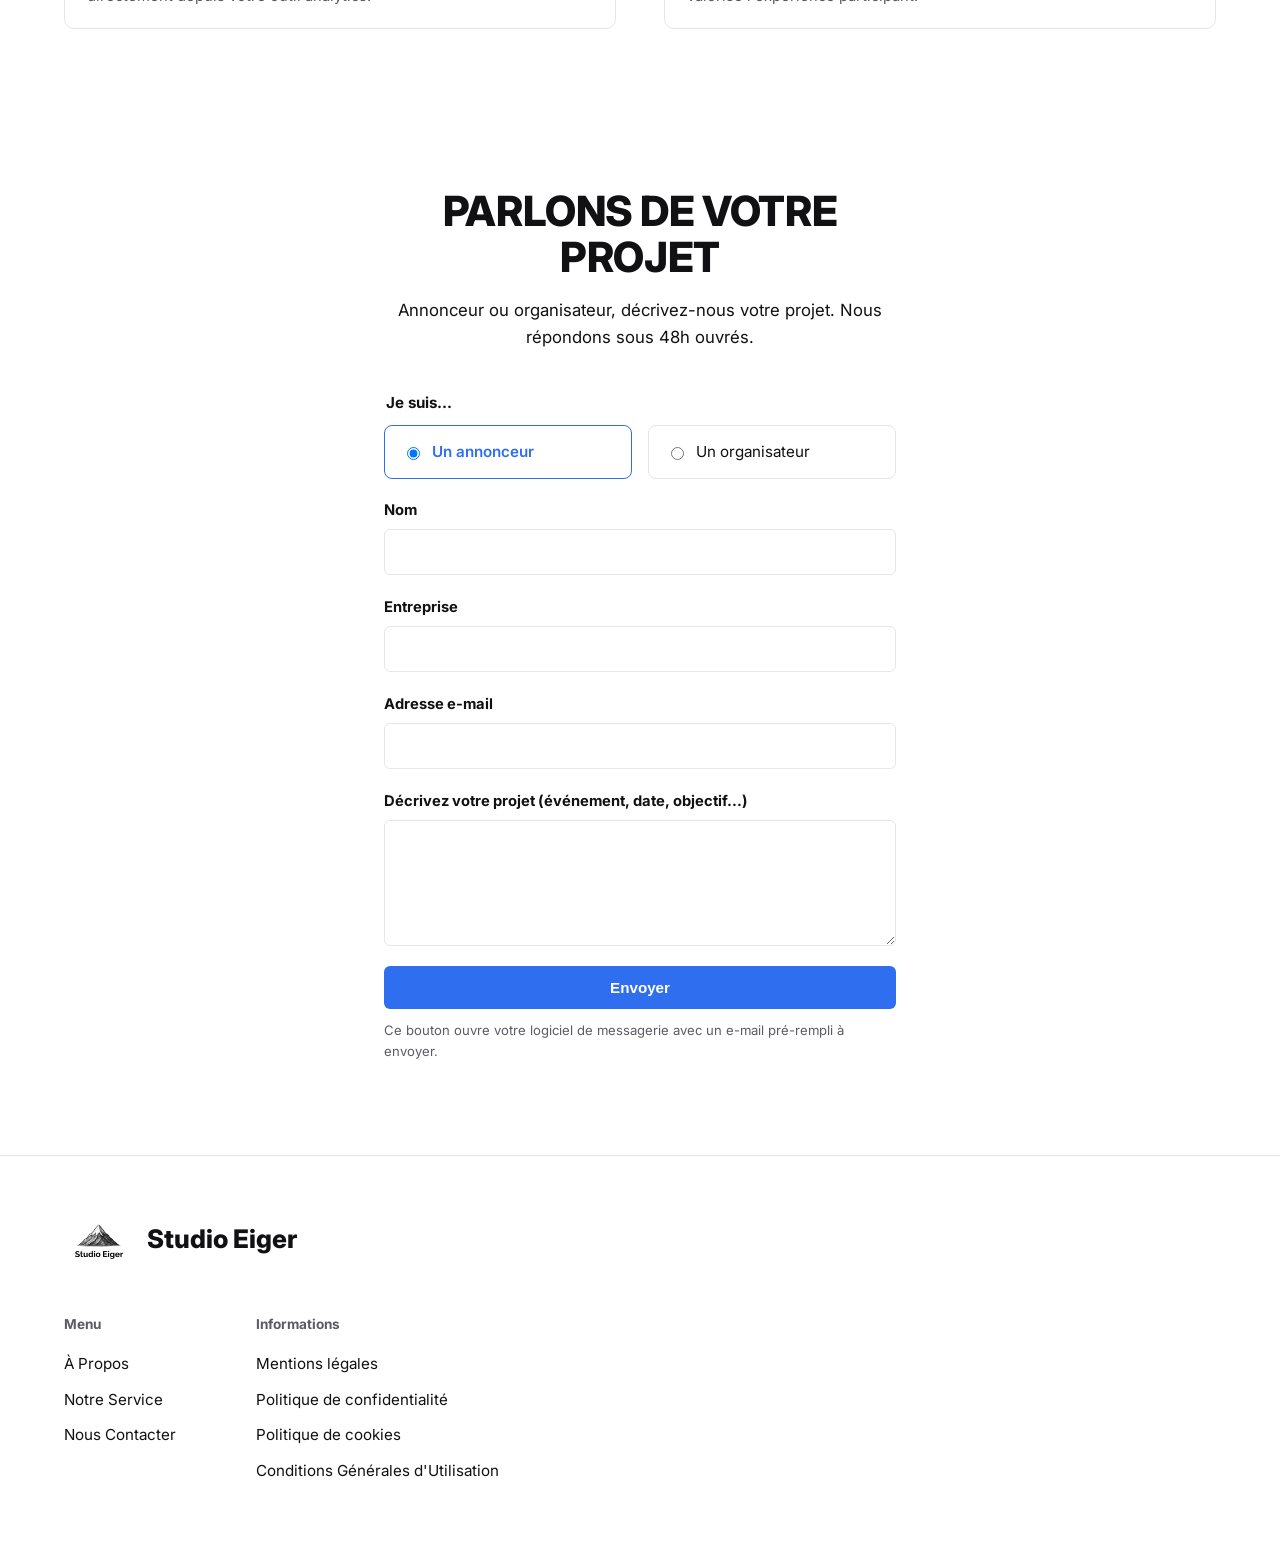
==== commit 8ea7a7e2: "Add files via upload" ====
--- a/index.html
+++ b/index.html
@@ -85,27 +85,27 @@
           <div class="face-caption">Face 3</div>
         </div>
       </div>
-    </div>
-
-    <div class="schema-note">
-      <p><strong>Vous réservez 1 emplacement.</strong> Chaque zone est indépendante et au même tarif. Vous choisissez votre emplacement, envoyez votre visuel, et nous gérons le reste.</p>
-      <div class="spec-grid">
-        <div class="spec-item">
-          <h4>Spécifications Face 1</h4>
-          <p>52,3 &times; 80,3 mm <span class="spec-tbc">(par zone)</span></p>
-        </div>
-        <div class="spec-item">
-          <h4>Spécifications Face 2</h4>
-          <p>49,5 &times; 80,3 mm <span class="spec-tbc">(par zone)</span></p>
-        </div>
-        <div class="spec-item">
-          <h4>Spécifications Face 3</h4>
-          <p>49,5 &times; 80,3 mm <span class="spec-tbc">(par zone)</span></p>
-        </div>
-      </div>
-    </div>
-
-    <a href="configurateur.html" target="_blank" rel="noopener" class="btn btn-primary schema-cta">Visualiser en 3D</a>
+
+      <div class="schema-note">
+        <p><strong>Vous réservez 1 emplacement.</strong> Chaque zone est indépendante et au même tarif. Vous choisissez votre emplacement, envoyez votre visuel, et nous gérons le reste.</p>
+        <div class="spec-grid">
+          <div class="spec-item">
+            <h4>Spécifications Face 1</h4>
+            <p>52,3 &times; 80,3 mm <span class="spec-tbc">(par zone)</span></p>
+          </div>
+          <div class="spec-item">
+            <h4>Spécifications Face 2</h4>
+            <p>49,5 &times; 80,3 mm <span class="spec-tbc">(par zone)</span></p>
+          </div>
+          <div class="spec-item">
+            <h4>Spécifications Face 3</h4>
+            <p>49,5 &times; 80,3 mm <span class="spec-tbc">(par zone)</span></p>
+          </div>
+        </div>
+      </div>
+    </div>
+
+    <a href="configurateur.html" target="_blank" rel="noopener" class="btn btn-primary schema-cta">Configurer une bouteille</a>
   </section>
 
   <section class="section section-split">
--- a/css/style.css
+++ b/css/style.css
@@ -136,8 +136,9 @@
 /* Schematic / 6 zones */
 .schema-row {
   display: flex;
-  align-items: flex-start;
-  gap: 2.5rem;
+  align-items: stretch;
+  justify-content: center;
+  gap: 2rem;
   margin: 2.5rem 0 2rem;
   flex-wrap: wrap;
 }
@@ -147,9 +148,9 @@
   flex-shrink: 0;
 }
 .face-card {
-  width: 170px;
-  border: 1px solid var(--border);
-  padding: 1.6rem 1.2rem 2rem;
+  width: 150px;
+  border: 1px solid var(--border);
+  padding: 1.5rem 1rem 1.8rem;
   background: var(--gray-bg);
   border-radius: 14px;
   position: relative;
@@ -157,43 +158,55 @@
 .face-card::before {
   content: "";
   display: block;
-  width: 36px;
-  height: 13px;
+  width: 34px;
+  height: 12px;
   background: #d9d9d9;
   border-radius: 4px 4px 0 0;
-  margin: 0 auto 1.2rem;
-}
-.zone-pair { display: flex; flex-direction: column; gap: 0.8rem; }
+  margin: 0 auto 1.1rem;
+}
+.zone-pair { display: flex; flex-direction: column; gap: 0.7rem; }
 .zone-box {
   border: 1px dashed #b9b9bd;
   color: var(--muted);
-  font-size: 0.95rem;
+  font-size: 0.9rem;
   text-align: center;
-  padding: 1.8rem 0.4rem;
+  padding: 1.6rem 0.4rem;
   border-radius: 8px;
   background: #fff;
 }
-.face-caption { margin-top: 0.9rem; text-align: center; font-size: 0.85rem; color: var(--muted); }
-
-.face-list { flex: 1; min-width: 280px; display: flex; flex-direction: row; gap: 1rem; }
-.face-list-item { flex: 1; }
-.face-list-item {
-  border: 1px solid var(--border);
-  border-radius: 10px;
-  padding: 1.3rem 1.4rem;
-}
-.face-list-item h3 { margin-bottom: 0.2em; }
-.face-list-item p { color: var(--muted); margin: 0; font-size: 0.9rem; }
+.face-caption { margin-top: 0.9rem; text-align: center; font-size: 0.85rem; color: var(--muted); font-weight: 600; }
 
 .schema-note {
   background: var(--blue-bg);
   color: #1a4fc4;
-  border-radius: 10px;
-  padding: 1.3rem 1.5rem;
-  max-width: 720px;
+  border-radius: 14px;
+  padding: 1.6rem 1.8rem;
+  flex: 1;
+  min-width: 300px;
+  max-width: 480px;
 }
 .schema-note p { color: #1a4fc4; margin: 0 0 0.4em; }
 .fine-print { font-size: 0.85rem; color: var(--muted) !important; margin-top: 1rem !important; }
+
+.spec-grid {
+  display: flex;
+  flex-direction: column;
+  gap: 0.9rem;
+  margin-top: 1.2rem;
+  padding-top: 1.2rem;
+  border-top: 1px solid rgba(26,79,196,0.15);
+}
+.spec-item h4 { margin: 0 0 0.3em; font-size: 0.85rem; color: #1a4fc4; }
+.spec-item p { margin: 0; font-size: 0.9rem; color: #1a4fc4; }
+.spec-tbc { opacity: 0.65; font-size: 0.8rem; }
+
+.schema-cta {
+  display: block;
+  width: max-content;
+  margin: 2.5rem auto 0;
+  font-size: 1.05rem;
+  padding: 1.1em 2.6em;
+}
 
 /* Split (annonceurs / organisateurs) */
 .section-split {
@@ -277,8 +290,7 @@
 @media (max-width: 900px) {
   .section-grid { grid-template-columns: 1fr; }
   .section-split { grid-template-columns: 1fr; }
-  .schema-row { flex-direction: column; }
-  .face-list { flex-direction: column; }
+  .schema-row { flex-direction: column; align-items: center; }
   .main-nav { gap: 1.2rem; }
   .footer-cols { flex-direction: column; gap: 1.5rem; }
 }
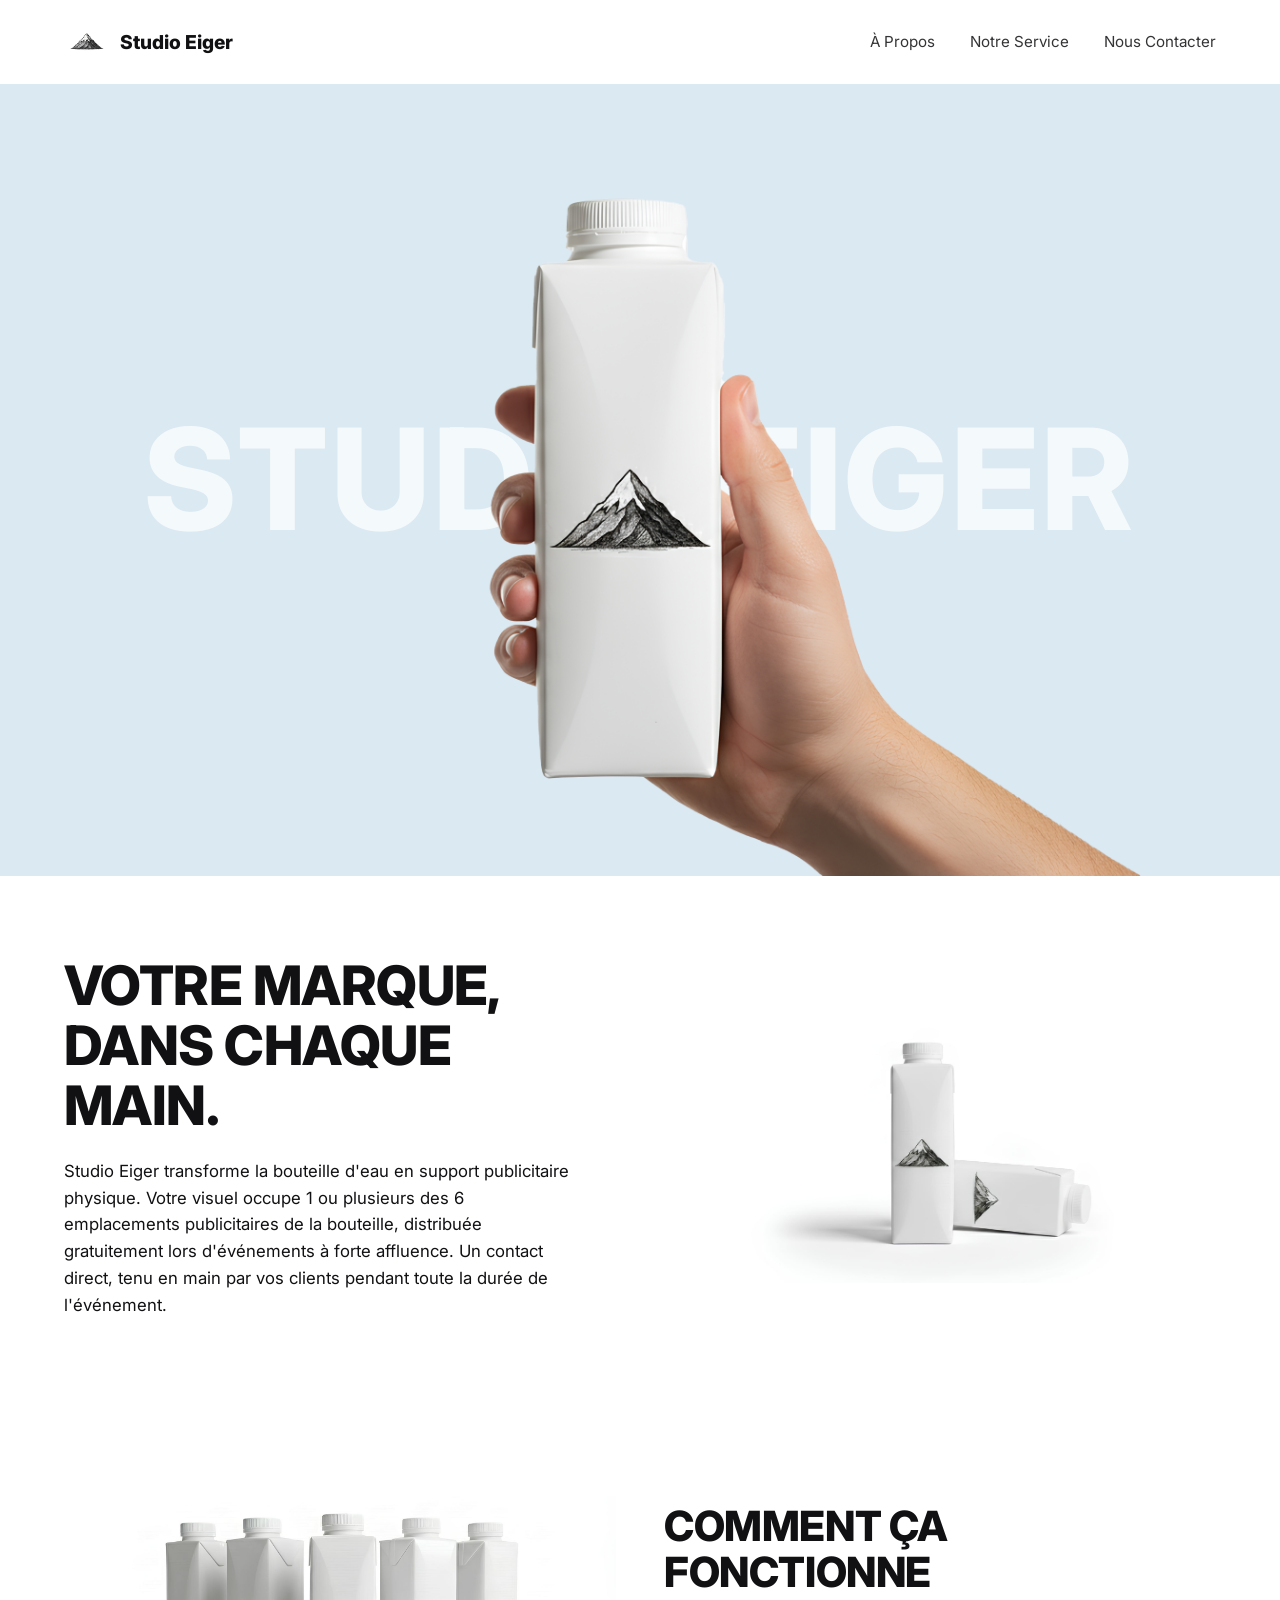
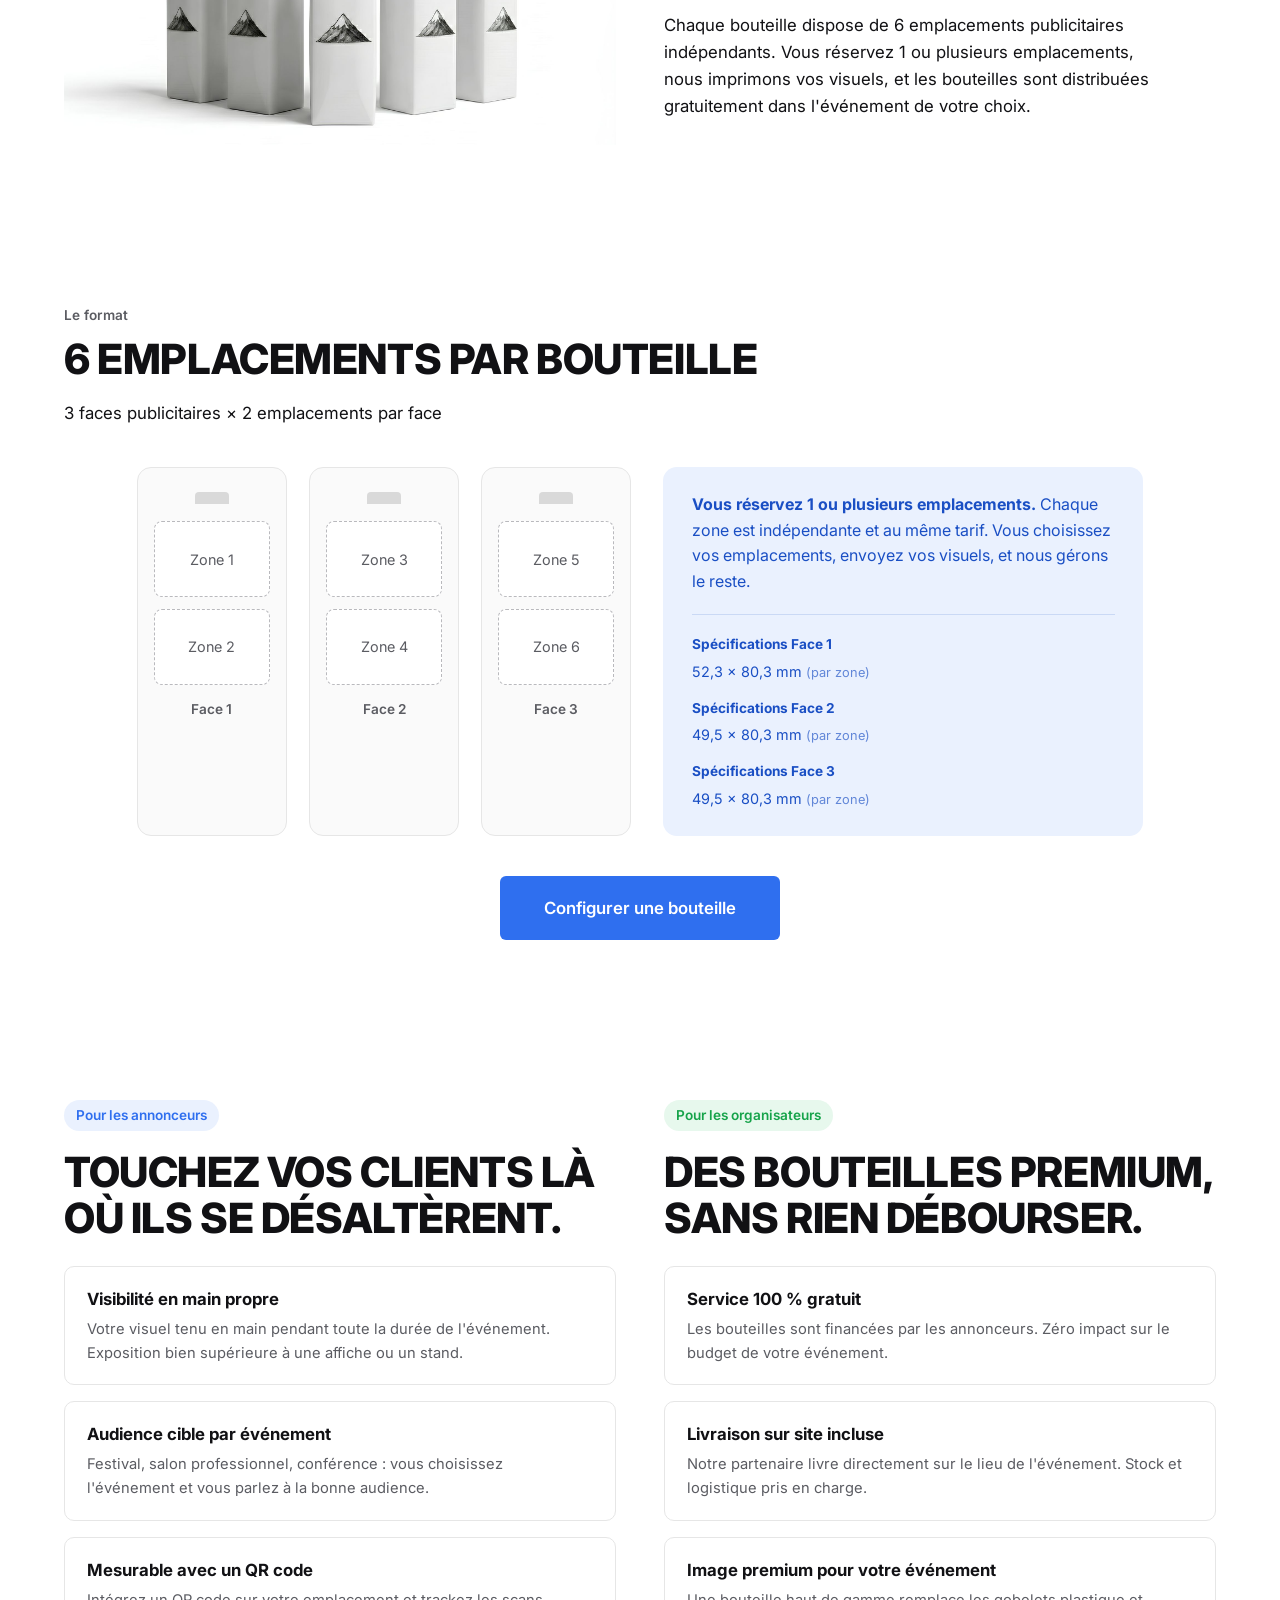
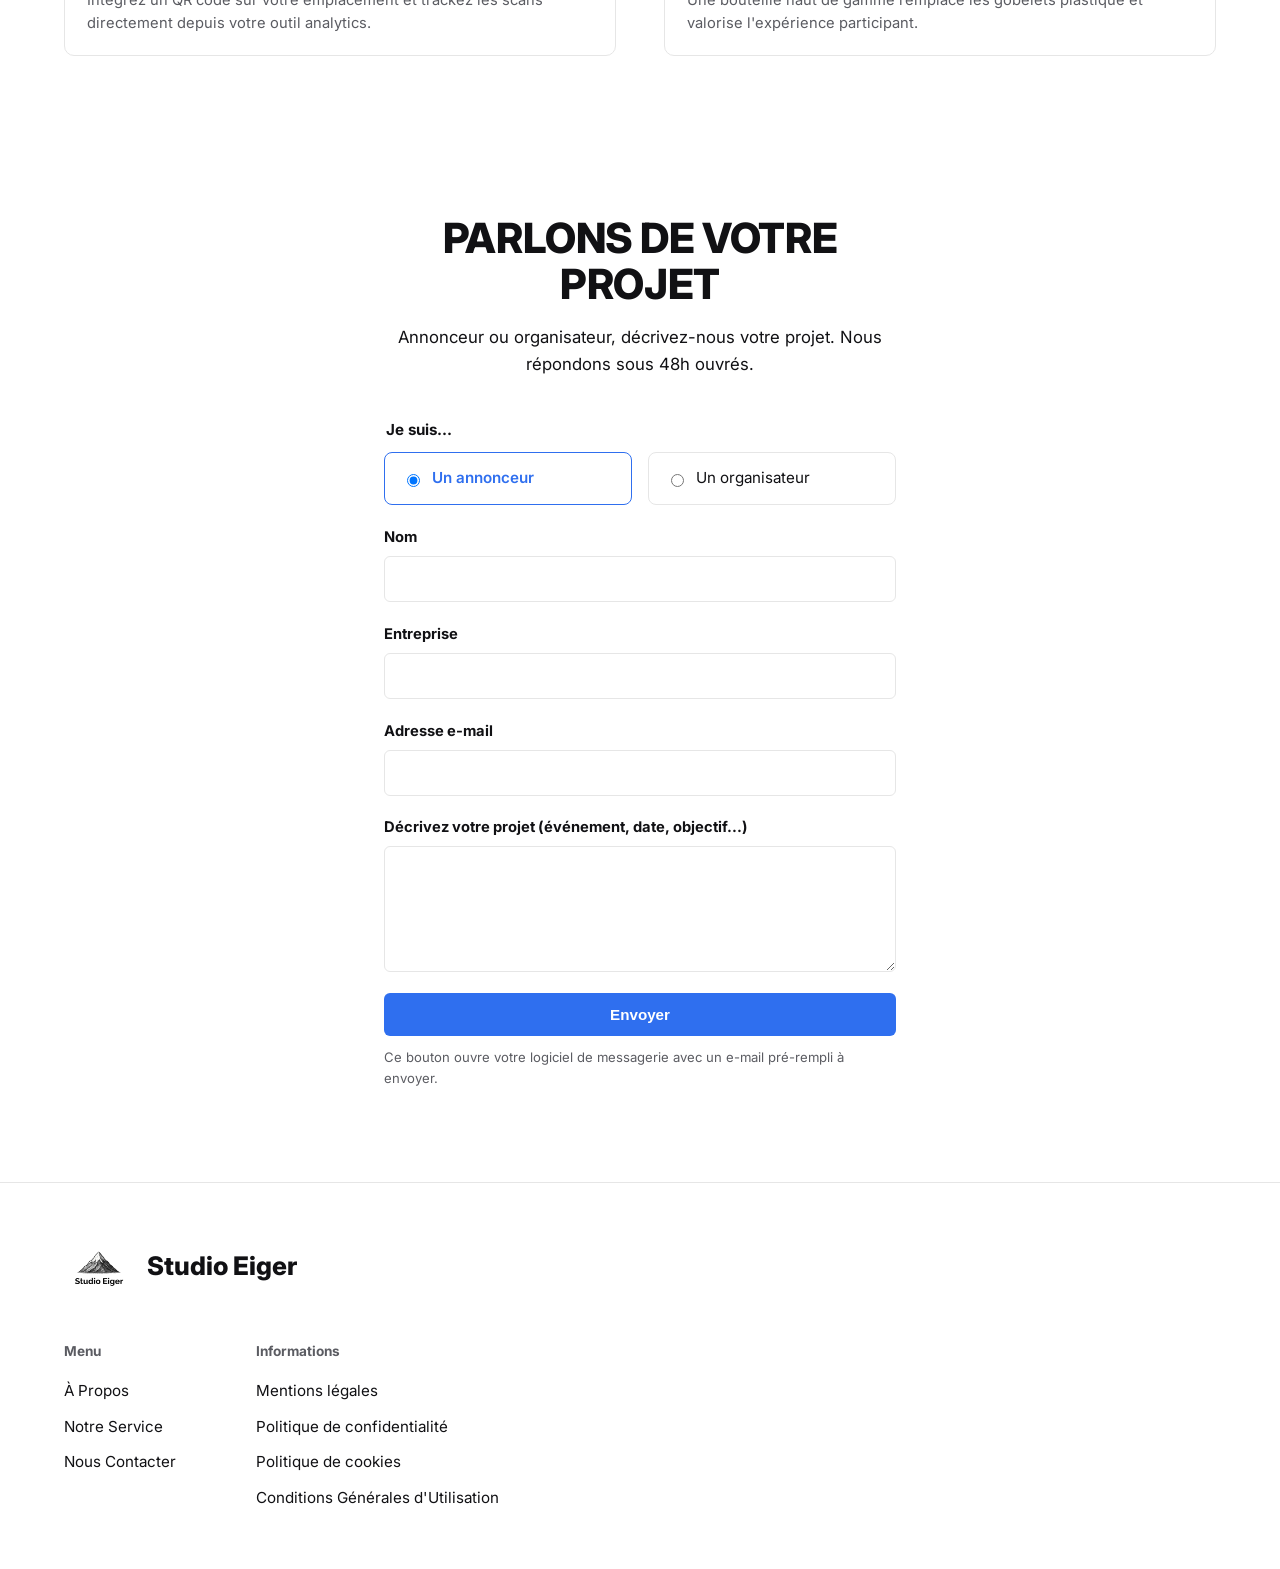
==== commit 8aba26e0: "Add files via upload" ====
--- a/index.html
+++ b/index.html
@@ -36,7 +36,7 @@
     <div class="section-grid">
       <div class="section-text">
         <h1>Votre marque, dans chaque main.</h1>
-        <p class="body-lg">Studio Eiger transforme la bouteille d'eau en support publicitaire physique. Votre visuel occupe 1 des 6 emplacements publicitaires de la bouteille, distribuée gratuitement lors d'événements à forte affluence. Un contact direct, tenu en main par vos clients pendant toute la durée de l'événement.</p>
+        <p class="body-lg">Studio Eiger transforme la bouteille d'eau en support publicitaire physique. Votre visuel occupe 1 ou plusieurs des 6 emplacements publicitaires de la bouteille, distribuée gratuitement lors d'événements à forte affluence. Un contact direct, tenu en main par vos clients pendant toute la durée de l'événement.</p>
       </div>
       <div class="section-media">
         <img src="images/packshot_2_bouteilles.jpg" alt="Deux bouteilles Studio Eiger">
@@ -51,7 +51,7 @@
       </div>
       <div class="section-text">
         <h2>Comment ça fonctionne</h2>
-        <p class="body-lg">Chaque bouteille dispose de 6 emplacements publicitaires indépendants. Vous réservez 1 emplacement, nous imprimons votre visuel, et les bouteilles sont distribuées gratuitement dans l'événement de votre choix.</p>
+        <p class="body-lg">Chaque bouteille dispose de 6 emplacements publicitaires indépendants. Vous réservez 1 ou plusieurs emplacements, nous imprimons vos visuels, et les bouteilles sont distribuées gratuitement dans l'événement de votre choix.</p>
       </div>
     </div>
   </section>
@@ -87,7 +87,7 @@
       </div>
 
       <div class="schema-note">
-        <p><strong>Vous réservez 1 emplacement.</strong> Chaque zone est indépendante et au même tarif. Vous choisissez votre emplacement, envoyez votre visuel, et nous gérons le reste.</p>
+        <p><strong>Vous réservez 1 ou plusieurs emplacements.</strong> Chaque zone est indépendante et au même tarif. Vous choisissez vos emplacements, envoyez vos visuels, et nous gérons le reste.</p>
         <div class="spec-grid">
           <div class="spec-item">
             <h4>Spécifications Face 1</h4>
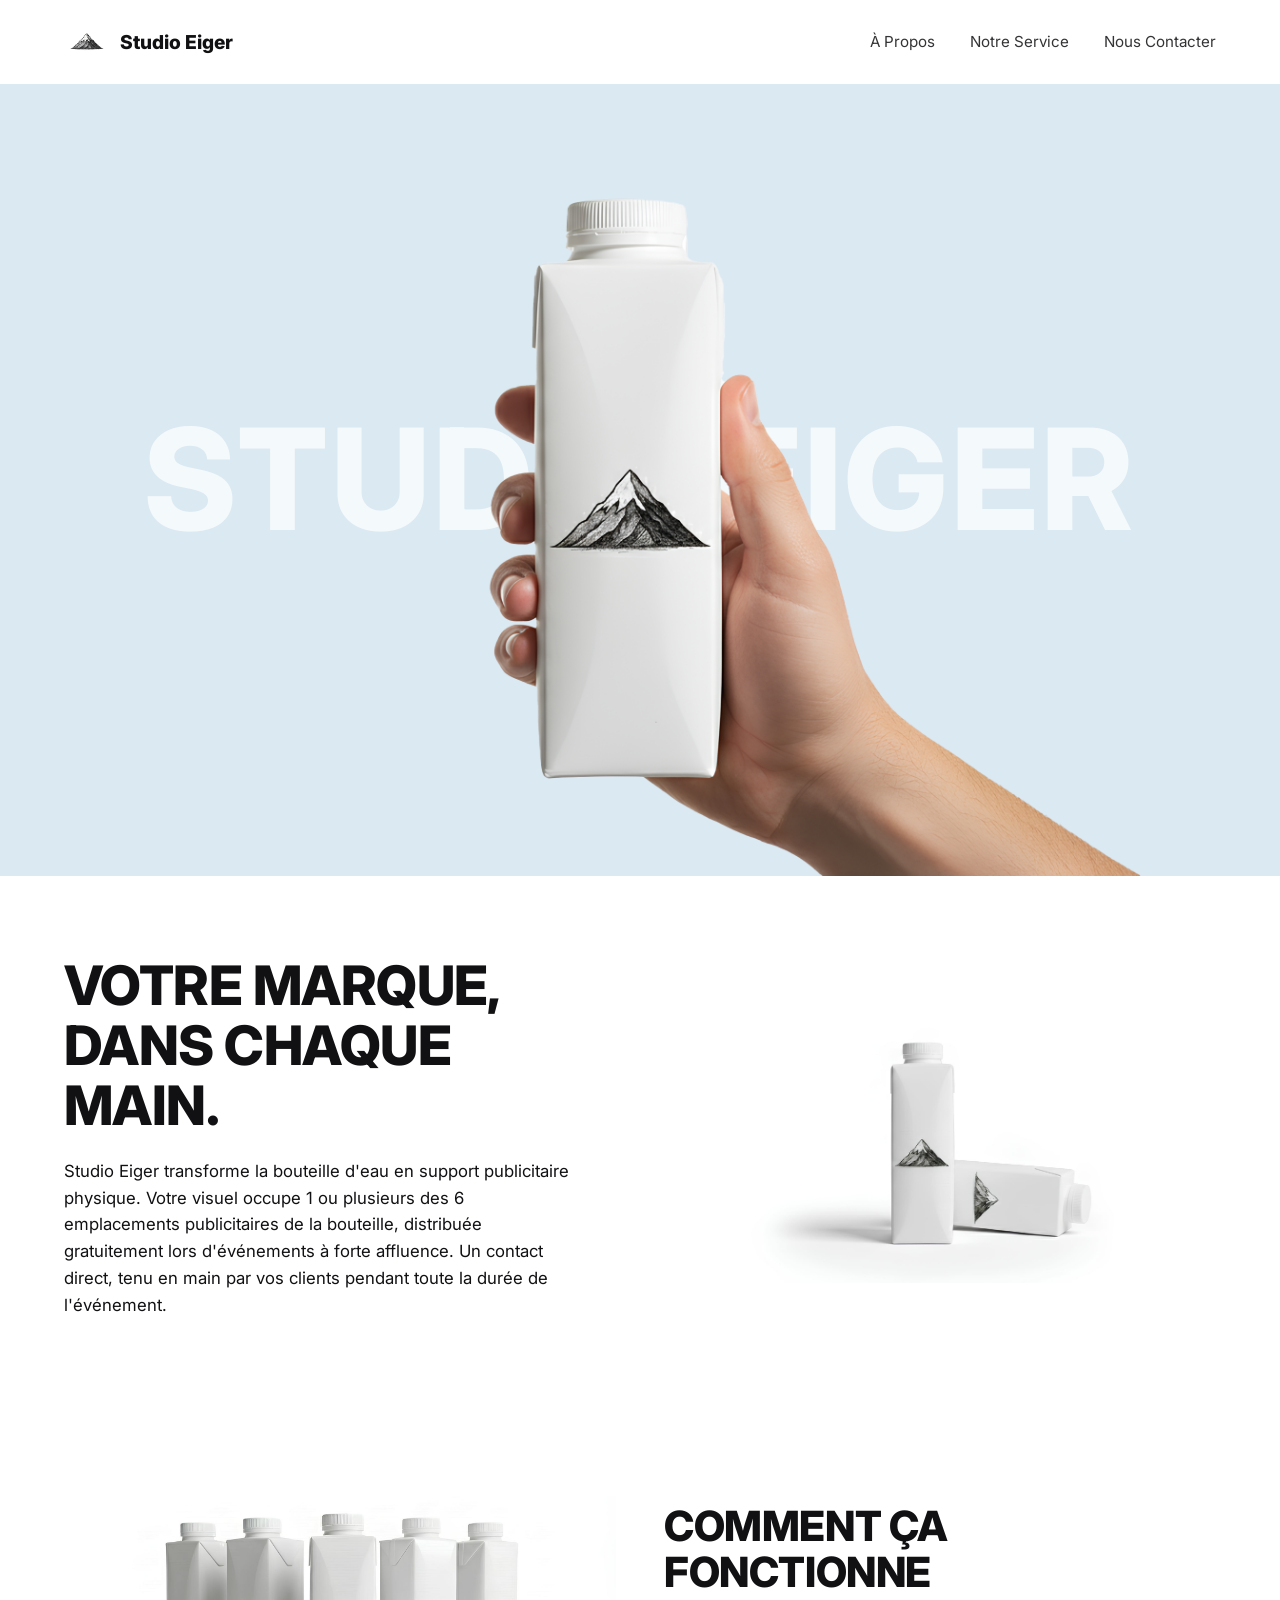
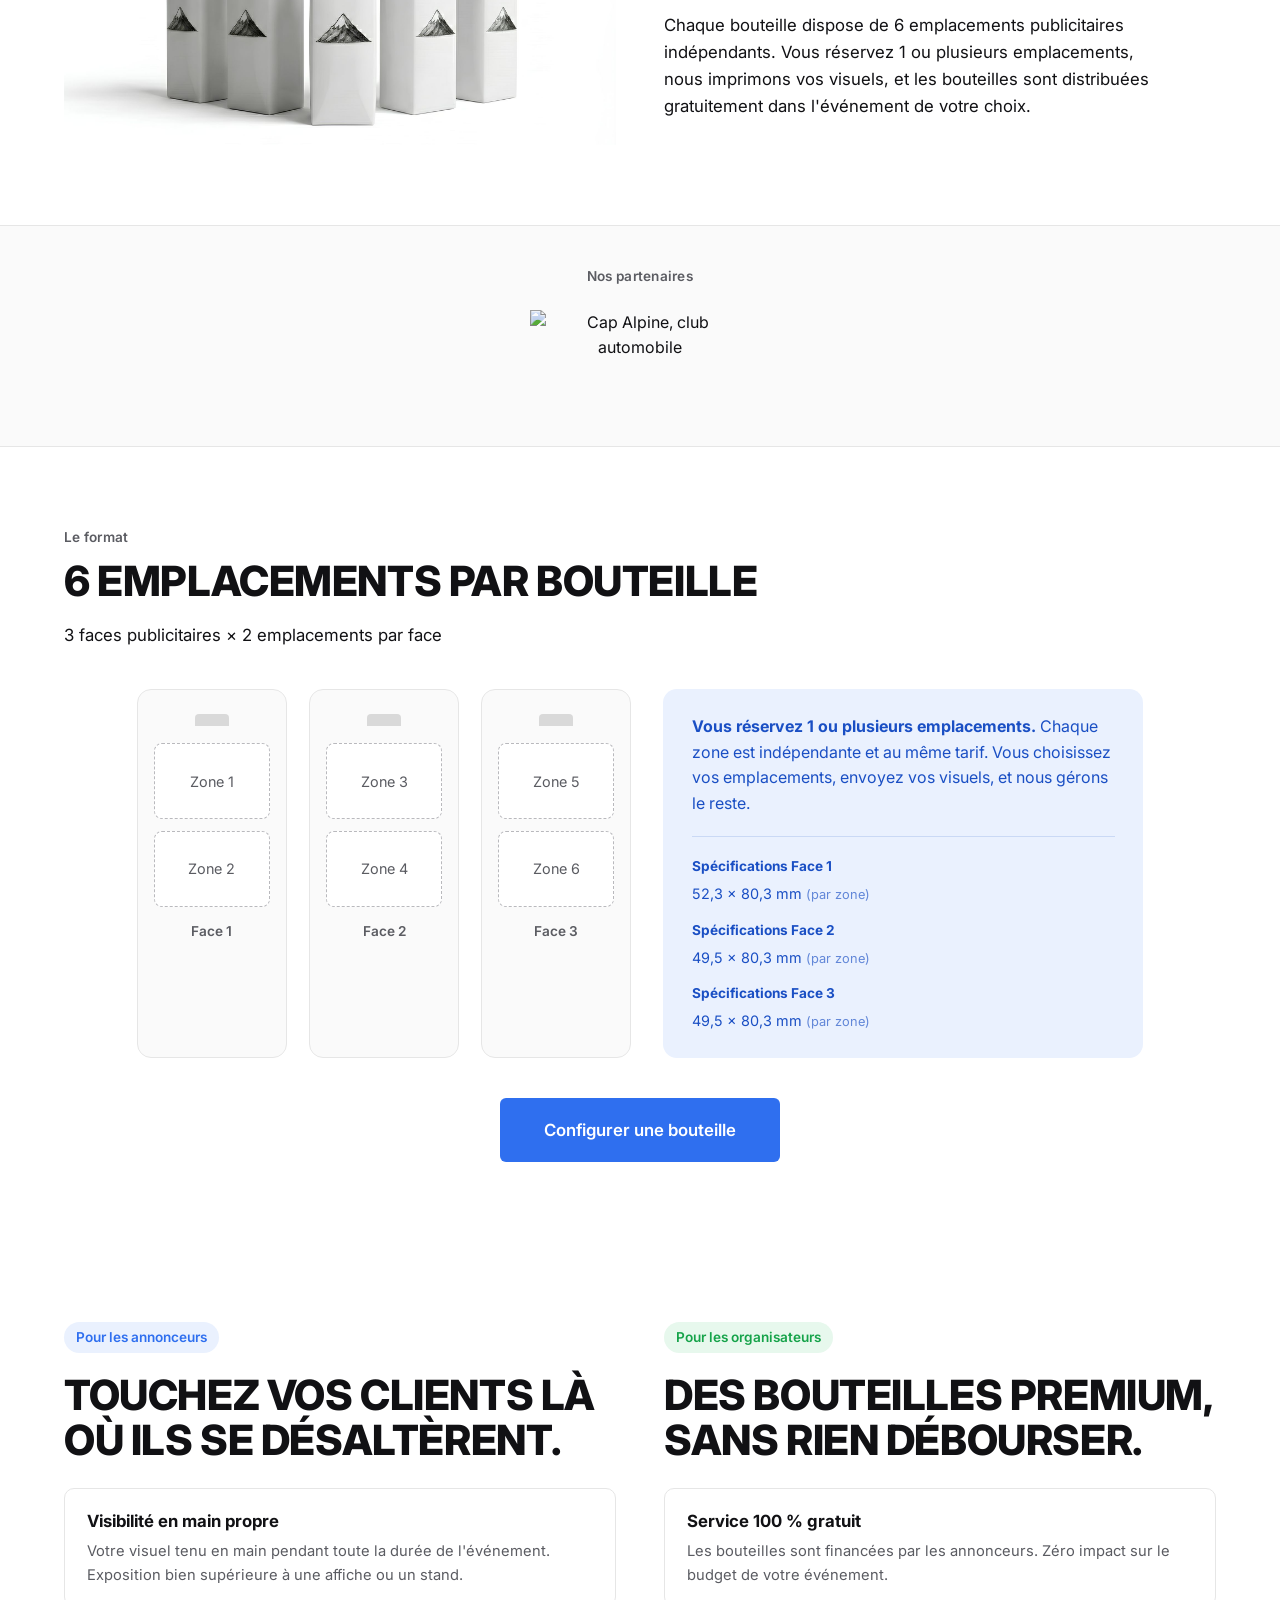
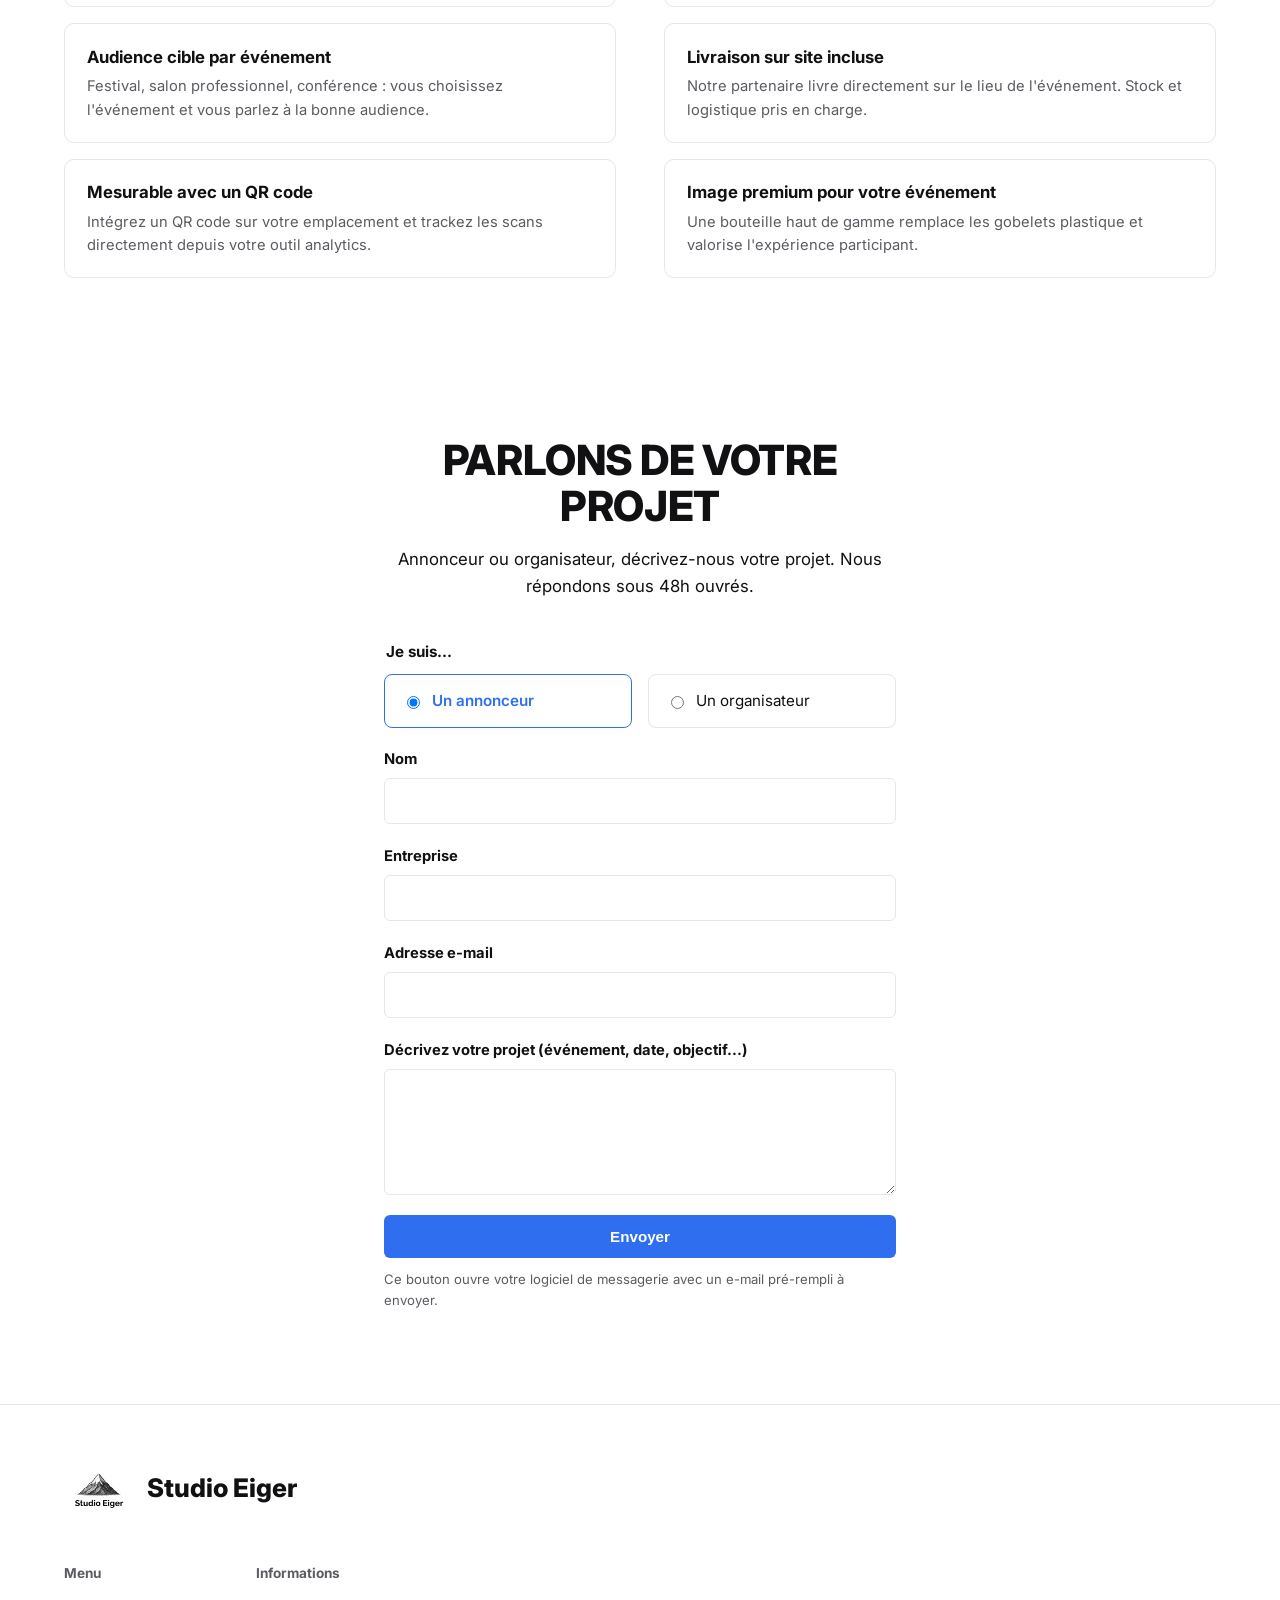
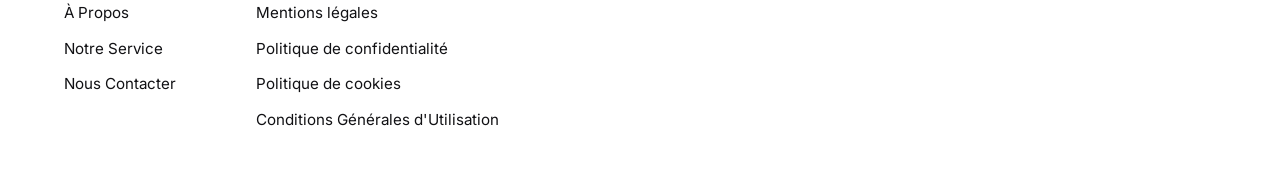
==== commit 76214c48: "Add files via upload" ====
--- a/index.html
+++ b/index.html
@@ -18,7 +18,12 @@
     <img src="images/logo-eiger-water-sans-titre.jpg" alt="" class="logo-icon">
     <span class="logo-text">Studio Eiger</span>
   </a>
-  <nav class="main-nav">
+  <button class="nav-toggle" id="nav-toggle" aria-label="Ouvrir le menu" aria-expanded="false">
+    <span></span>
+    <span></span>
+    <span></span>
+  </button>
+  <nav class="main-nav" id="main-nav">
     <a href="#apropos">À Propos</a>
     <a href="#notreservice">Notre Service</a>
     <a href="#nouscontacter">Nous Contacter</a>
@@ -54,6 +59,16 @@
         <p class="body-lg">Chaque bouteille dispose de 6 emplacements publicitaires indépendants. Vous réservez 1 ou plusieurs emplacements, nous imprimons vos visuels, et les bouteilles sont distribuées gratuitement dans l'événement de votre choix.</p>
       </div>
     </div>
+  </section>
+
+  <section class="partners" id="partenaires" aria-label="Nos partenaires">
+    <span class="eyebrow">Nos partenaires</span>
+    <ul class="partners-list">
+      <li>
+        <img src="images/partenaires/cap-alpine.jpg" alt="Cap Alpine, club automobile" class="partner-logo">
+      </li>
+      <!-- Ajouter les autres logos ici : <li><img src="images/partenaires/nom.png" alt="Nom" class="partner-logo"></li> -->
+    </ul>
   </section>
 
   <section class="section" id="notreservice">
--- a/css/style.css
+++ b/css/style.css
@@ -79,6 +79,30 @@
 .main-nav { display: flex; gap: 2.2rem; }
 .main-nav a { font-size: 0.95rem; color: var(--ink); opacity: 0.85; }
 .main-nav a:hover { opacity: 1; }
+
+.nav-toggle {
+  display: none;
+  flex-direction: column;
+  justify-content: center;
+  gap: 5px;
+  width: 32px;
+  height: 32px;
+  background: none;
+  border: none;
+  cursor: pointer;
+  padding: 0;
+}
+.nav-toggle span {
+  display: block;
+  width: 100%;
+  height: 2px;
+  background: var(--ink);
+  border-radius: 2px;
+  transition: transform 0.2s ease, opacity 0.2s ease;
+}
+.nav-toggle.is-open span:nth-child(1) { transform: translateY(7px) rotate(45deg); }
+.nav-toggle.is-open span:nth-child(2) { opacity: 0; }
+.nav-toggle.is-open span:nth-child(3) { transform: translateY(-7px) rotate(-45deg); }
 
 /* Hero */
 .hero {
@@ -133,6 +157,34 @@
 .section-media img { width: 100%; display: block; }
 .section-media.reverse { order: -1; }
 
+/* Bandeau partenaires */
+.partners {
+  padding: 2.5rem 5%;
+  background: var(--gray-bg);
+  border-top: 1px solid var(--border);
+  border-bottom: 1px solid var(--border);
+  text-align: center;
+}
+.partners .eyebrow { margin-bottom: 1.4rem; }
+.partners-list {
+  list-style: none;
+  margin: 0;
+  padding: 0;
+  display: flex;
+  flex-wrap: wrap;
+  align-items: center;
+  justify-content: center;
+  gap: 2rem 4rem;
+}
+.partner-logo {
+  display: block;
+  height: 96px;
+  width: auto;
+  max-width: 220px;
+  object-fit: contain;
+  mix-blend-mode: multiply; /* fait disparaître le fond blanc des logos JPG sur le bandeau gris */
+}
+
 /* Schematic / 6 zones */
 .schema-row {
   display: flex;
@@ -294,3 +346,27 @@
   .main-nav { gap: 1.2rem; }
   .footer-cols { flex-direction: column; gap: 1.5rem; }
 }
+
+@media (max-width: 900px) {
+  .nav-toggle { display: flex; }
+  .main-nav {
+    position: absolute;
+    top: 100%;
+    left: 0;
+    right: 0;
+    flex-direction: column;
+    gap: 0;
+    background: #fff;
+    border-top: 1px solid var(--border);
+    border-bottom: 1px solid var(--border);
+    max-height: 0;
+    overflow: hidden;
+    transition: max-height 0.25s ease;
+  }
+  .main-nav.is-open { max-height: 300px; }
+  .main-nav a {
+    padding: 1rem 5%;
+    border-bottom: 1px solid var(--border);
+  }
+  .main-nav a:last-child { border-bottom: none; }
+}
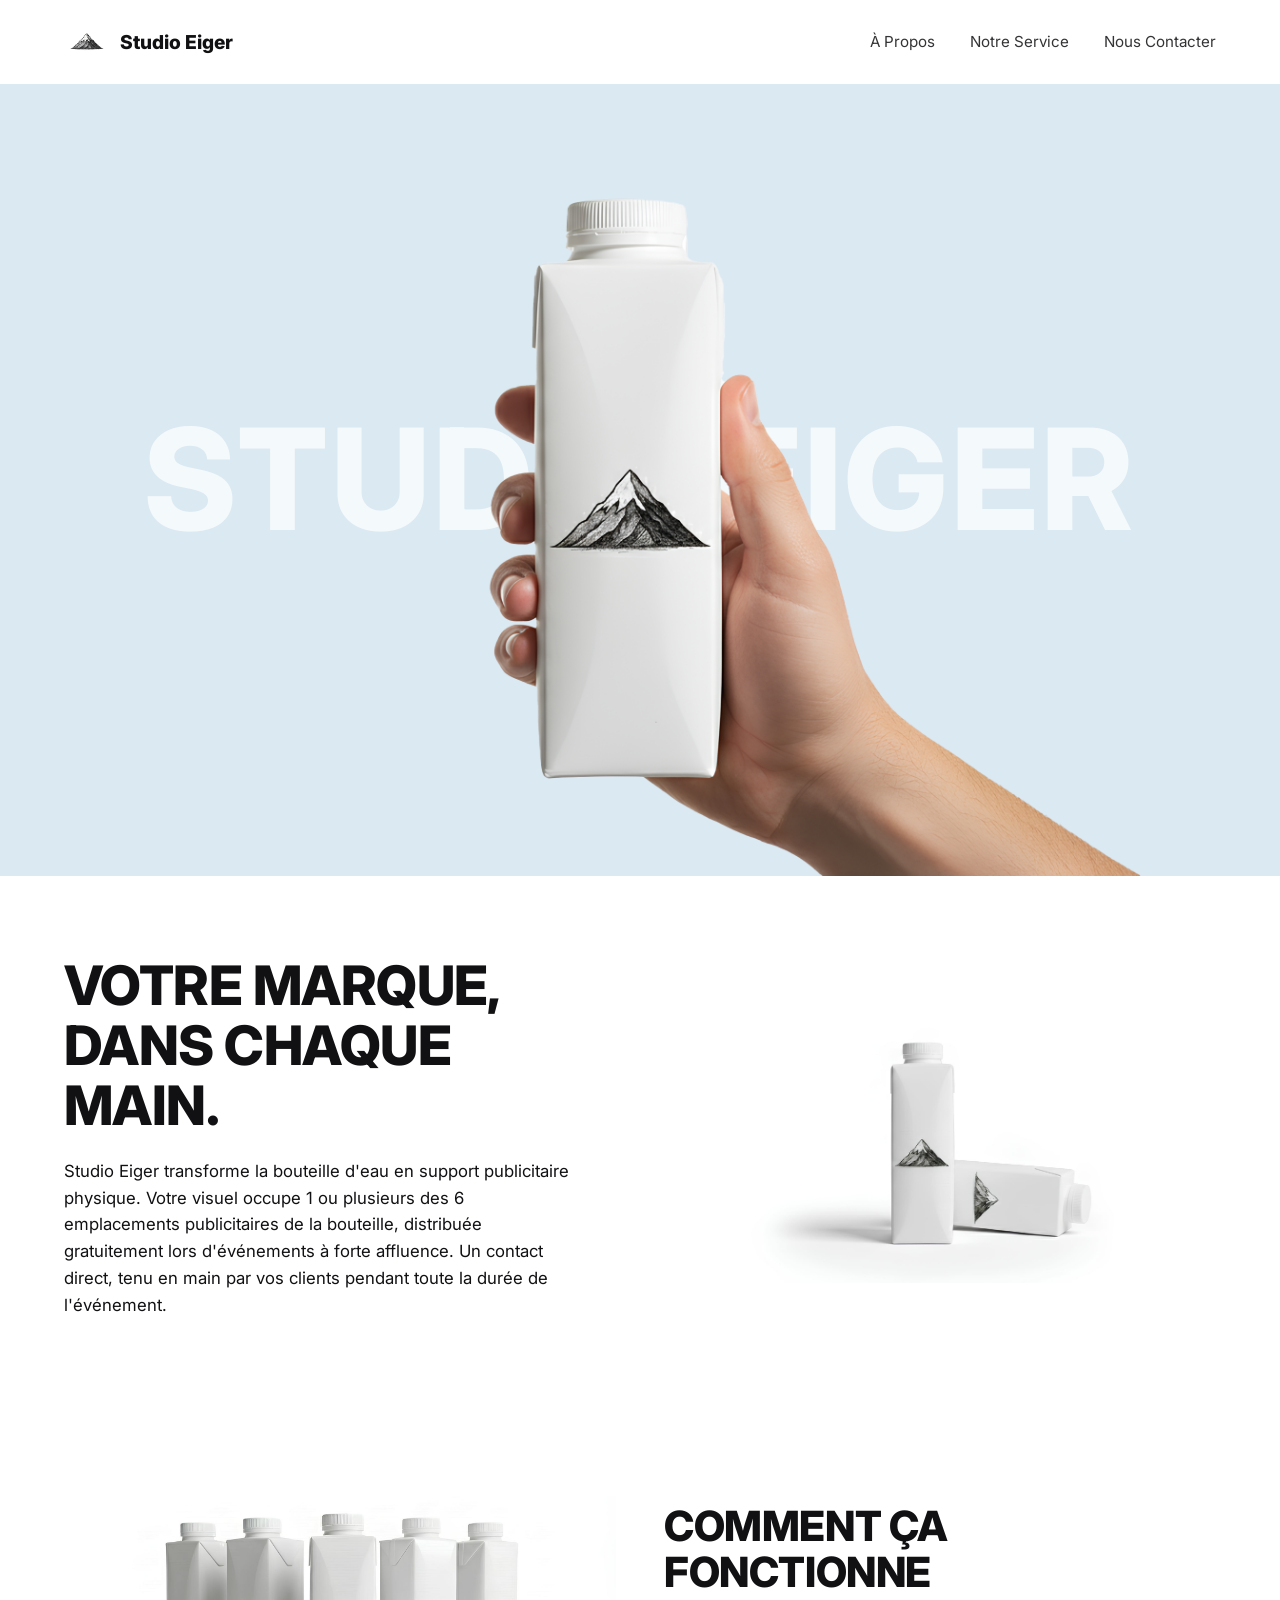
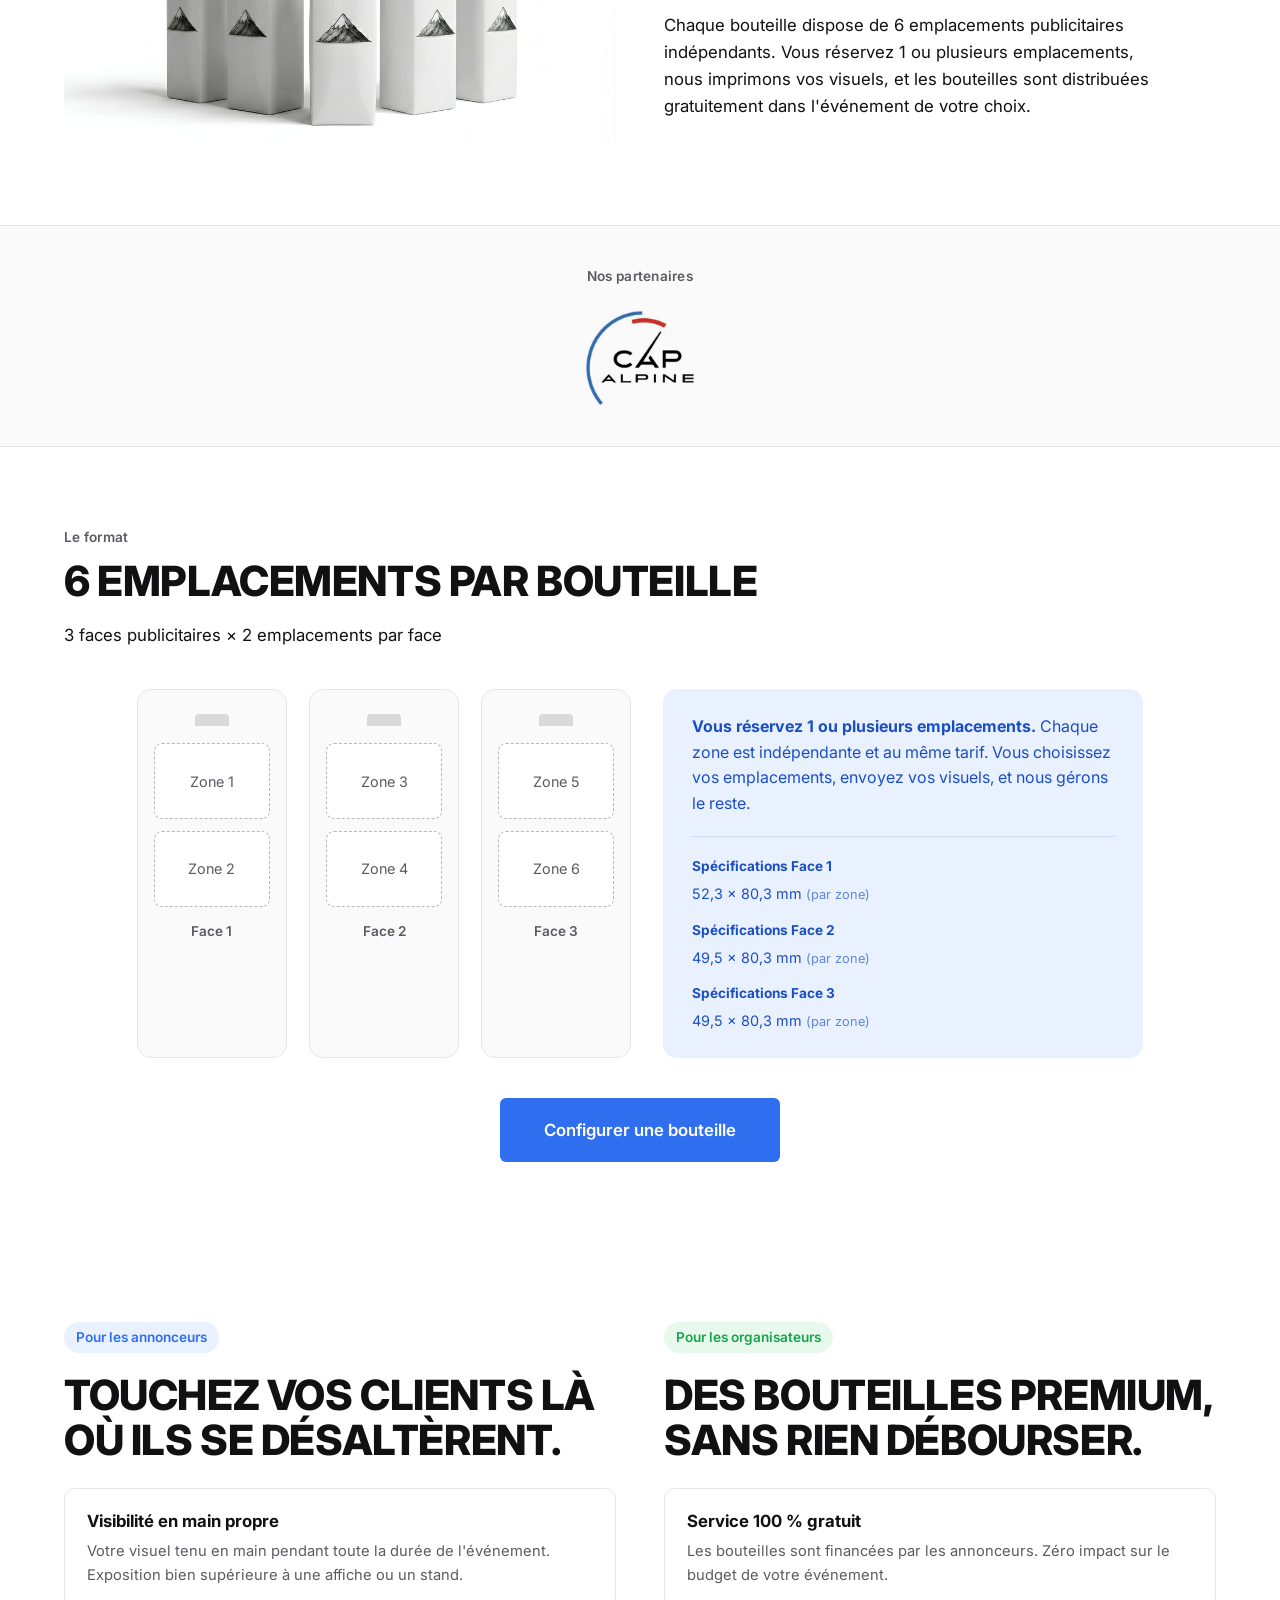
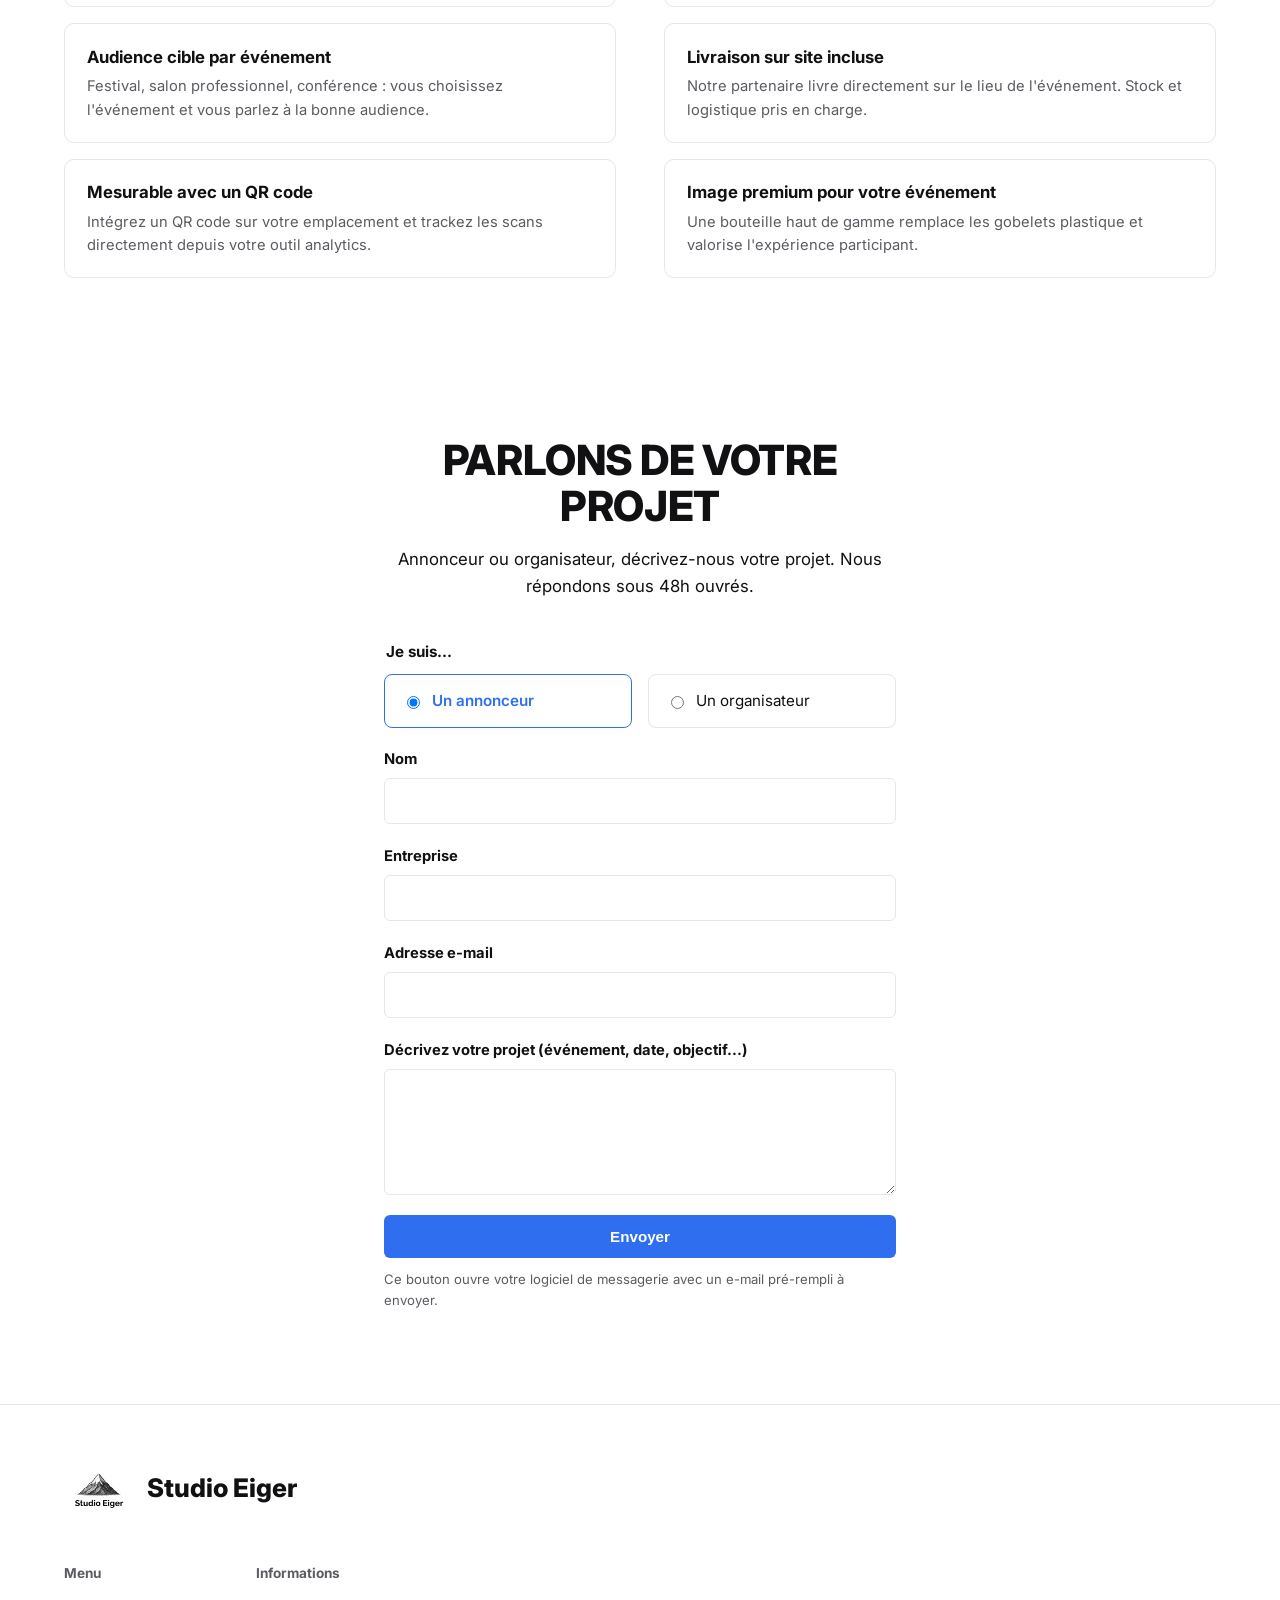
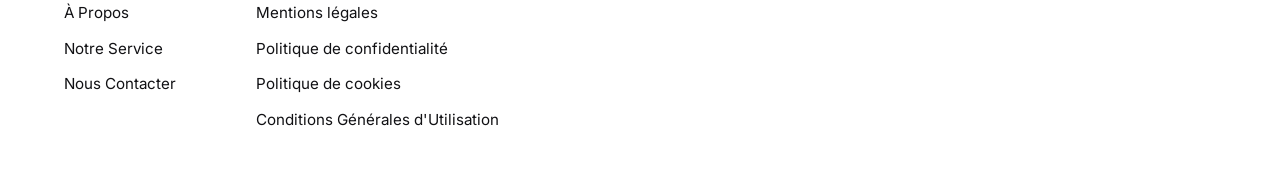
==== commit 6bcf507d: "Add files via upload" ====
--- a/index.html
+++ b/index.html
@@ -65,9 +65,9 @@
     <span class="eyebrow">Nos partenaires</span>
     <ul class="partners-list">
       <li>
-        <img src="images/partenaires/cap-alpine.jpg" alt="Cap Alpine, club automobile" class="partner-logo">
+        <img src="images/cap-alpine.jpg" alt="Cap Alpine, club automobile" class="partner-logo">
       </li>
-      <!-- Ajouter les autres logos ici : <li><img src="images/partenaires/nom.png" alt="Nom" class="partner-logo"></li> -->
+      <!-- Ajouter les autres logos ici : <li><img src="images/nom.png" alt="Nom" class="partner-logo"></li> -->
     </ul>
   </section>
 
